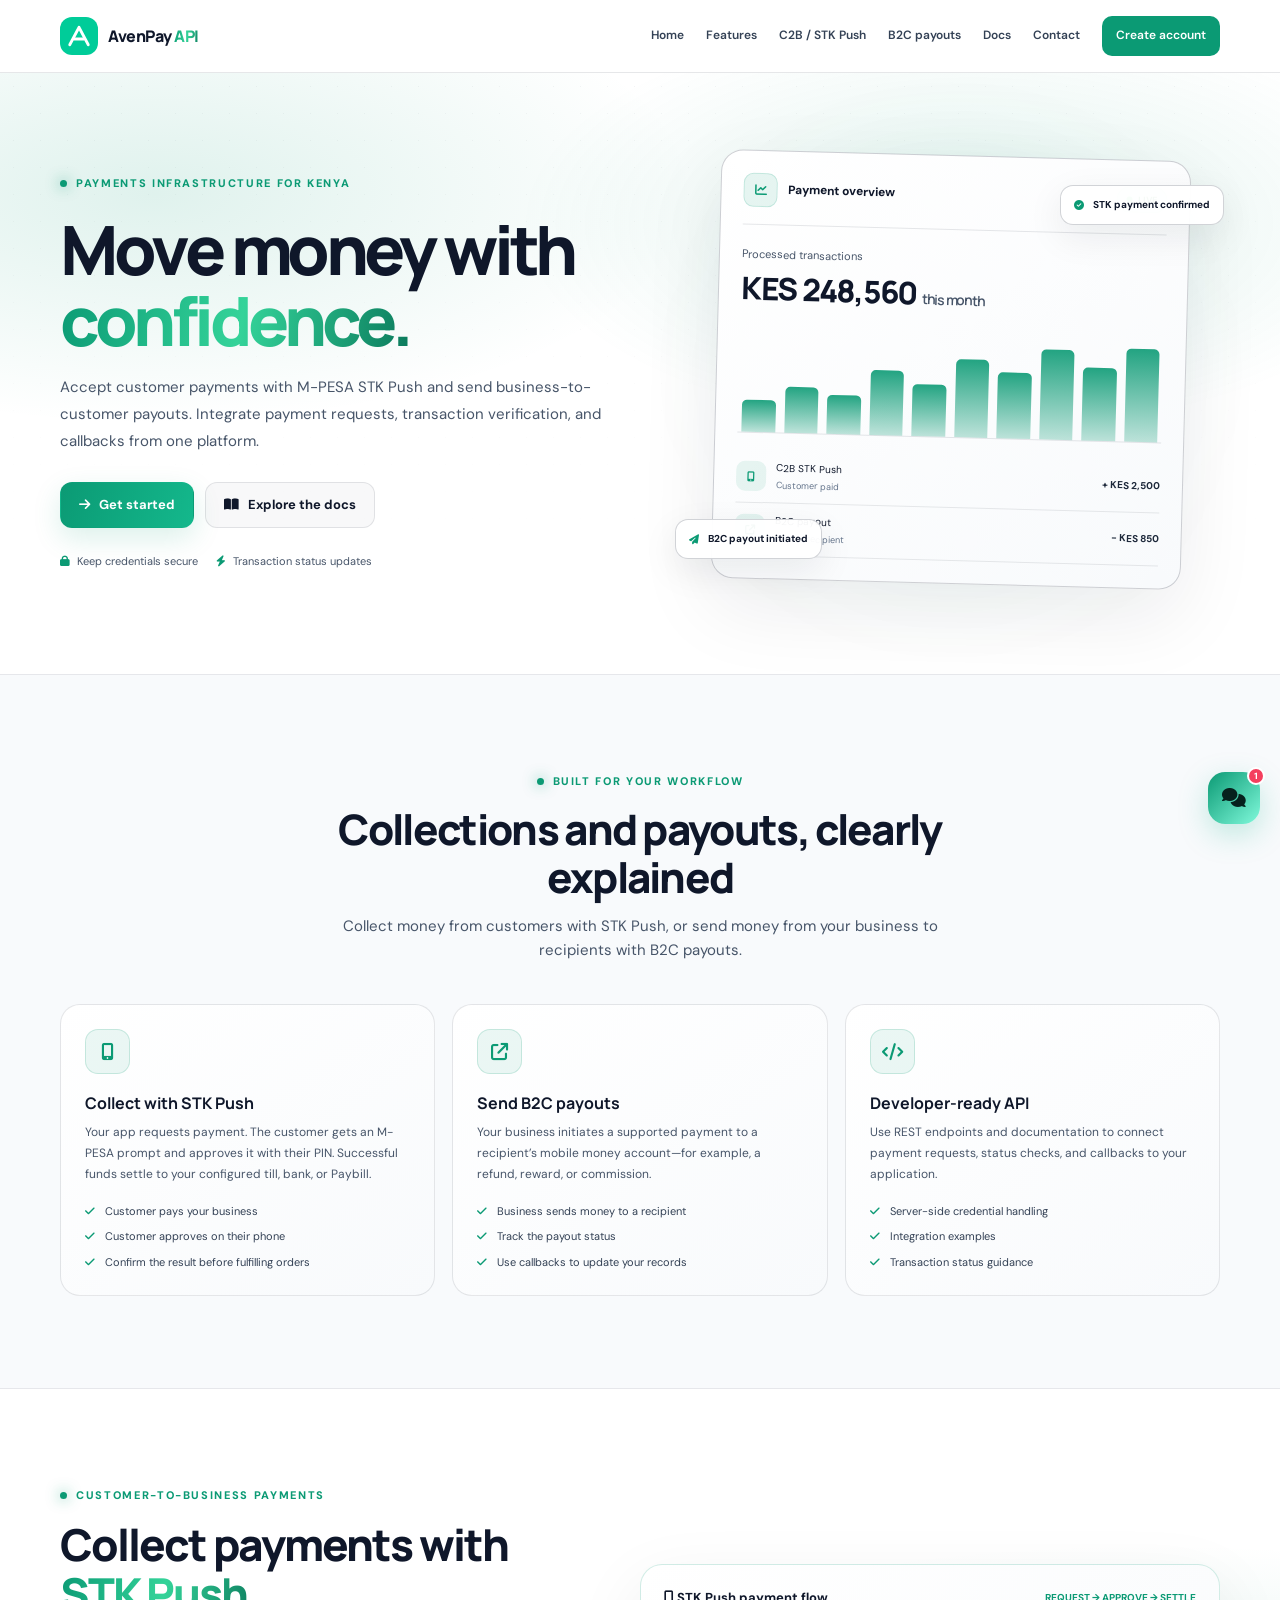
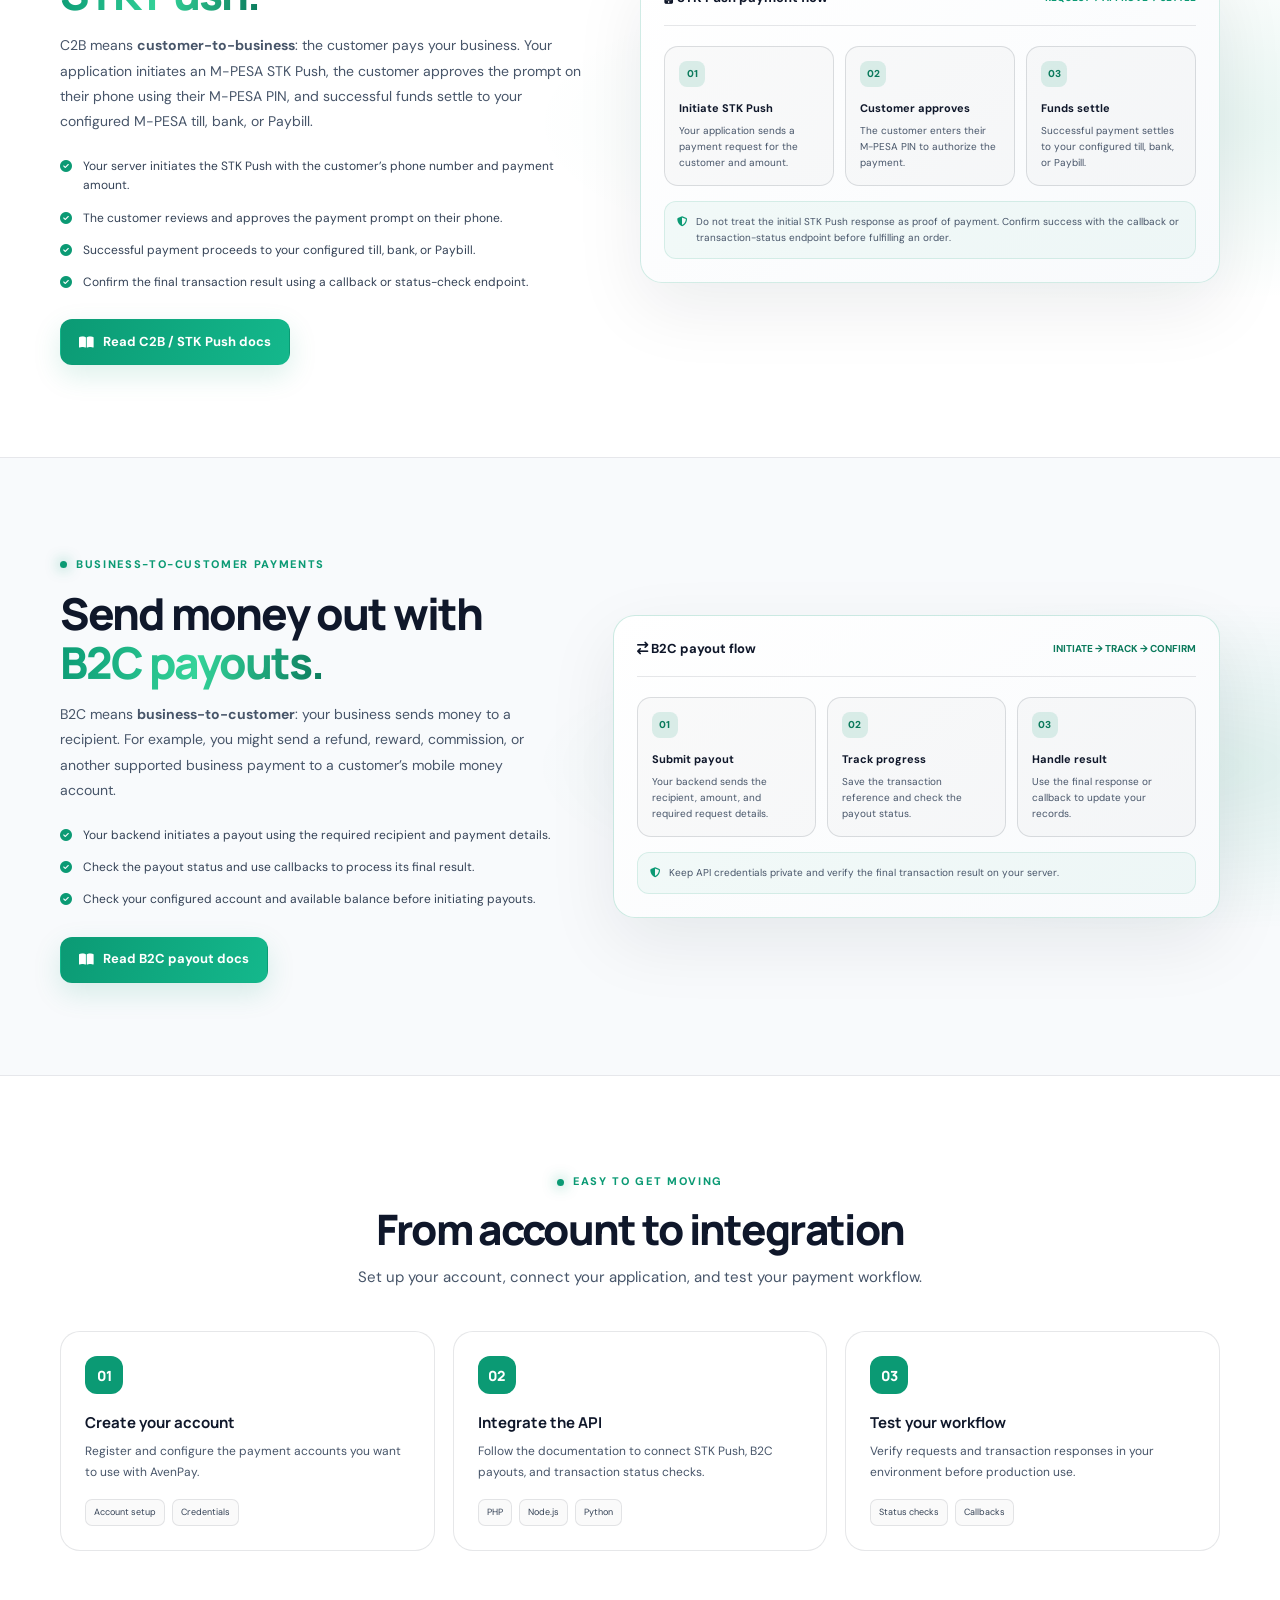
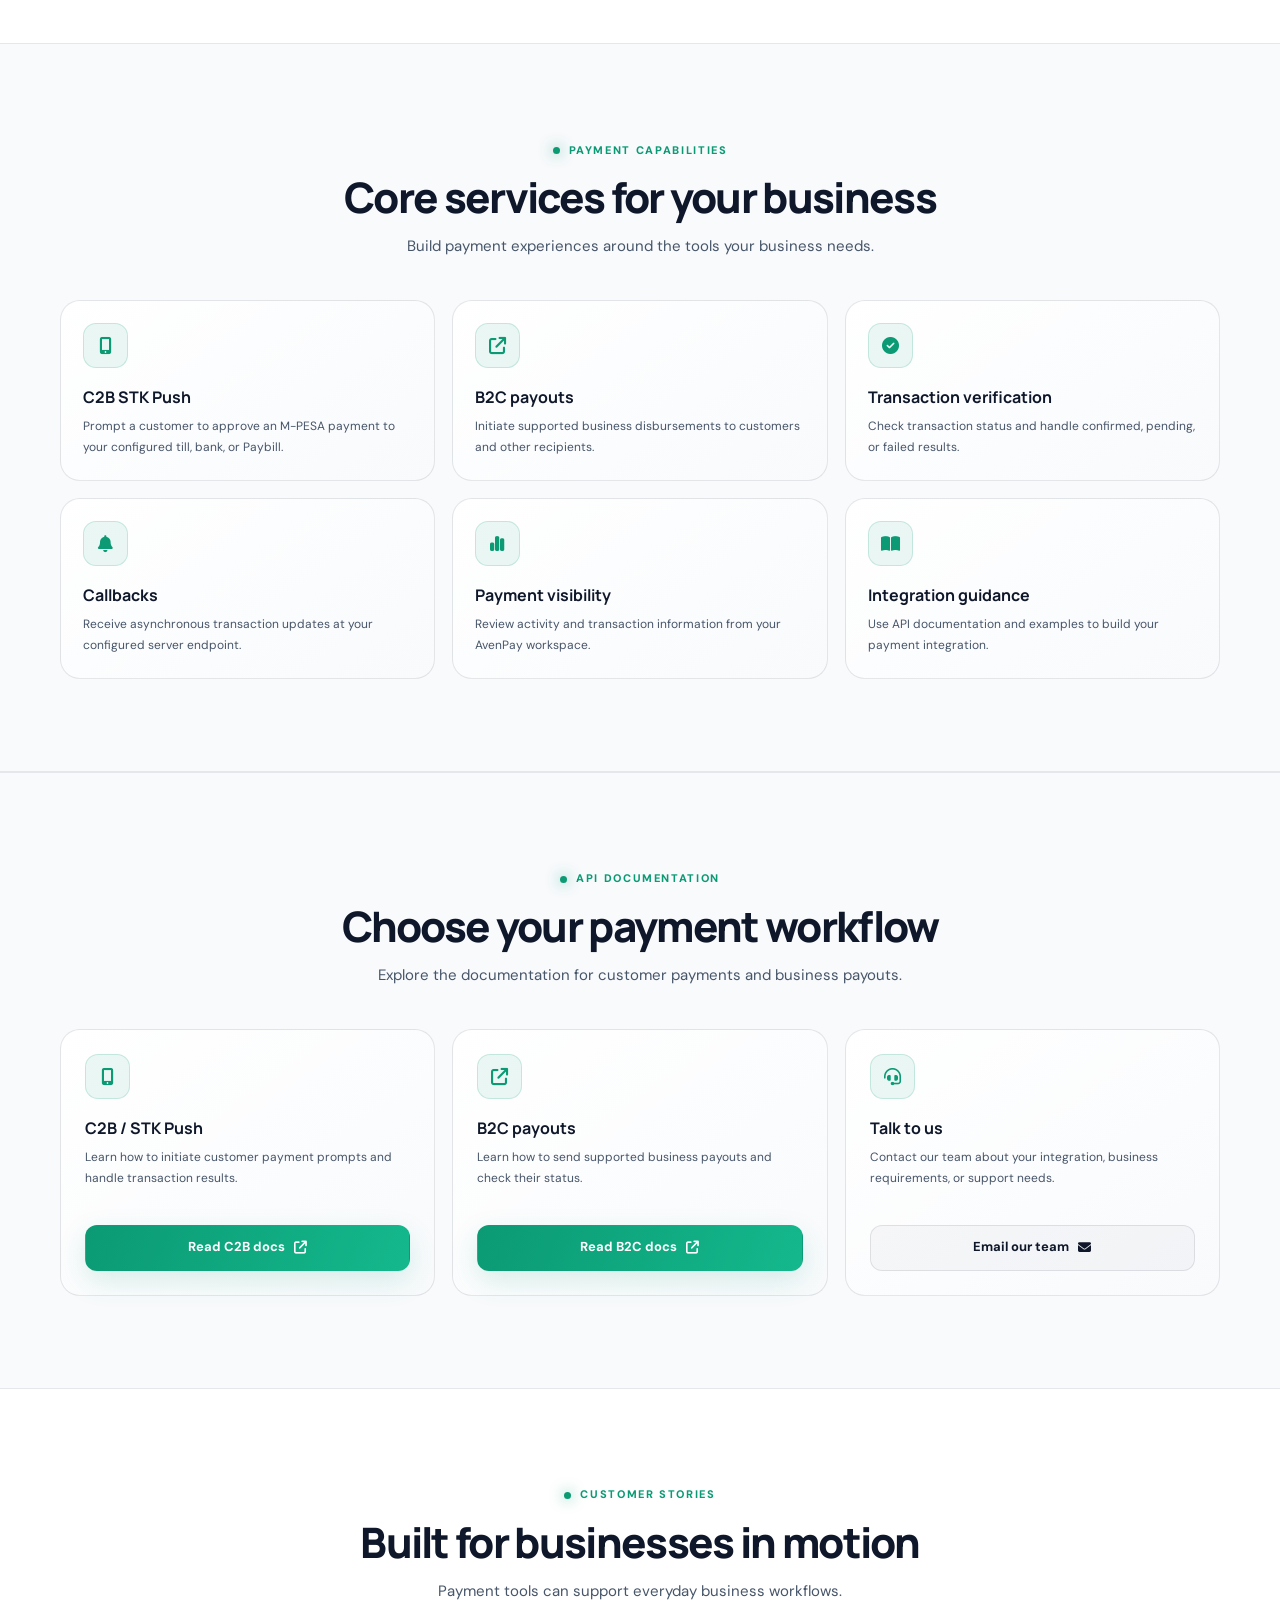
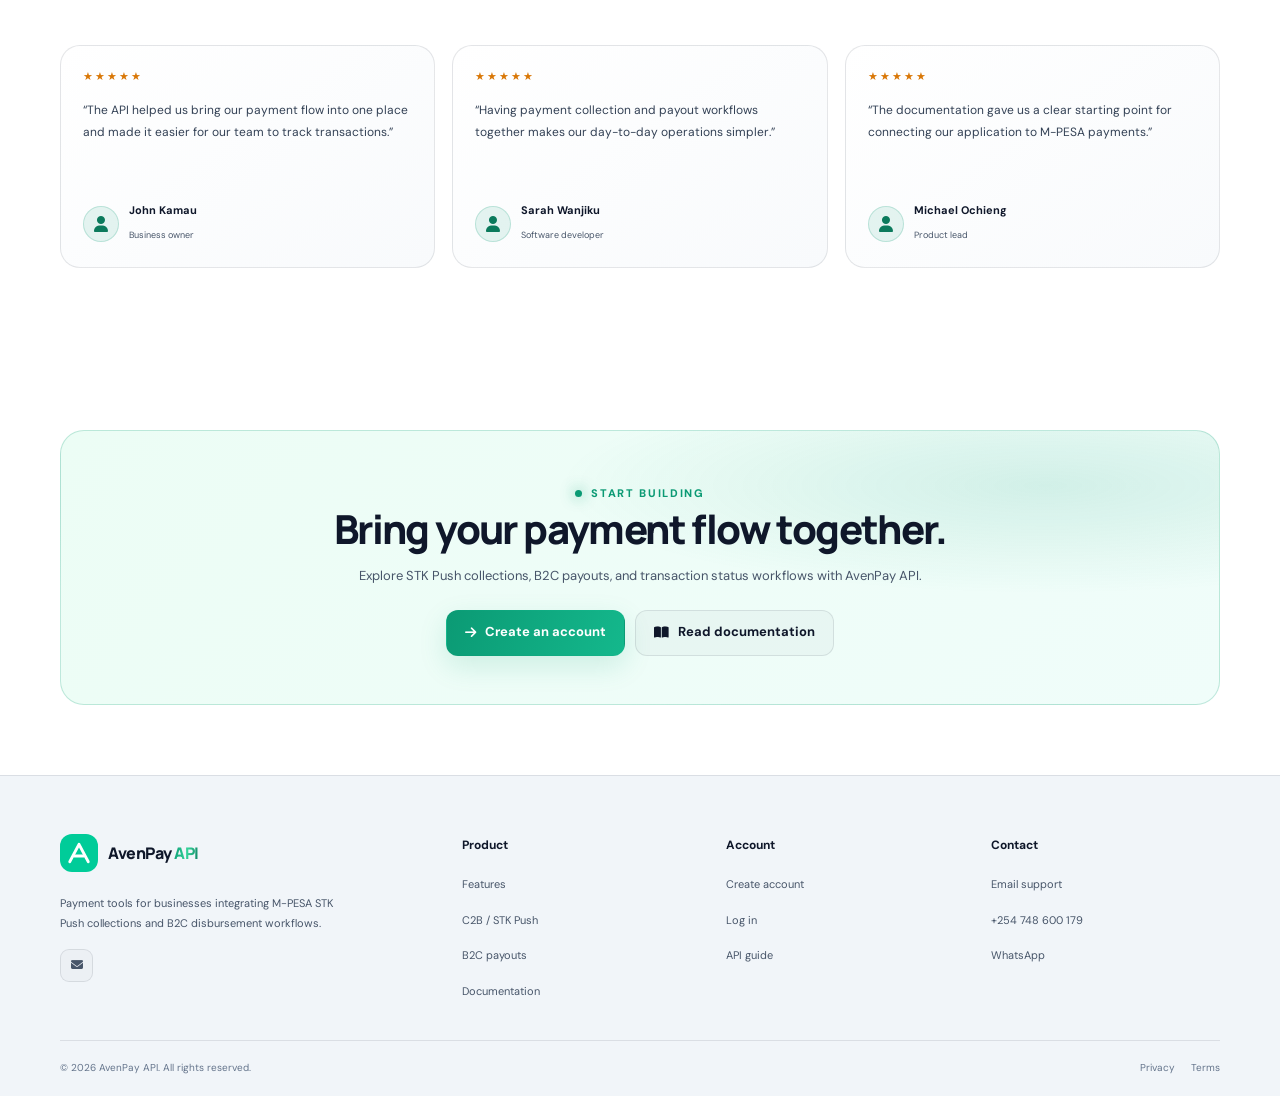
==== index.html @ 219dcd63 "Add admin panel files" ====
<!DOCTYPE html>
<html lang="en">
<head>
    <link rel="icon" href="/brand/avenpay-icon.svg?v=3" sizes="any">
    <link rel="icon" href="/icon.png?v=3" type="image/png">
    <link rel="apple-touch-icon" href="/icon.png?v=3">
    <meta name="theme-color" content="#ffffff">
    <meta charset="utf-8">
    <meta name="viewport" content="width=device-width, initial-scale=1">
    <meta name="theme-color" content="#ffffff">
    <meta name="description" content="Integrate M-PESA C2B STK Push payments, B2C payouts, transaction verification, and callbacks with AvenPay API.">


    <title>AvenPay - M-Pesa Payments Made Simple</title>

    <link rel="preconnect" href="https://fonts.googleapis.com">
    <link rel="preconnect" href="https://fonts.gstatic.com" crossorigin>
    <link href="https://fonts.googleapis.com/css2?family=DM+Sans:wght@400;500;600;700&family=Manrope:wght@400;500;600;700;800&display=swap" rel="stylesheet">
    <link rel="stylesheet" href="https://cdnjs.cloudflare.com/ajax/libs/font-awesome/6.5.0/css/all.min.css">

    <style>
        :root {
            --bg: #ffffff;
            --bg-soft: #f8fafc;
            --panel: #ffffff;
            --line: rgba(15, 23, 42, .10);
            --text: #0f172a;
            --muted: #475569;
            --teal: #0b9a74;
            --violet: #0b7a5c;
            --radius: 20px;
            --container: 1160px;
        }

        * { box-sizing: border-box; }

        html {
            scroll-behavior: smooth;
            scroll-padding-top: 86px;
        }

        body {
            margin: 0;
            background: var(--bg);
            color: var(--text);
            font-family: "DM Sans", sans-serif;
            line-height: 1.6;
        }

        body.menu-open { overflow: hidden; }

        a { color: inherit; text-decoration: none; }
        button, input { font: inherit; }
        button, a { -webkit-tap-highlight-color: transparent; }

        .container {
            width: min(var(--container), calc(100% - 40px));
            margin-inline: auto;
        }

        .section { padding: 92px 0; }

        .eyebrow {
            display: inline-flex;
            align-items: center;
            gap: 9px;
            color: var(--teal);
            font-size: 11px;
            font-weight: 800;
            letter-spacing: .15em;
            text-transform: uppercase;
        }

        .eyebrow-dot {
            width: 7px;
            height: 7px;
            border-radius: 50%;
            background: var(--teal);
            box-shadow: 0 0 14px rgba(11, 154, 116, .8);
        }

        .section-heading {
            max-width: 670px;
            margin: 0 auto 42px;
            text-align: center;
        }

        .section-heading h2 {
            margin: 12px 0;
            font: 800 clamp(28px, 4vw, 42px)/1.15 "Manrope", sans-serif;
            letter-spacing: -.04em;
        }

        .section-heading p {
            margin: 0;
            color: var(--muted);
            font-size: 15px;
        }

        .btn {
            min-height: 46px;
            display: inline-flex;
            align-items: center;
            justify-content: center;
            gap: 9px;
            padding: 0 18px;
            border: 1px solid transparent;
            border-radius: 12px;
            font-size: 13px;
            font-weight: 700;
            transition: transform .2s ease, background .2s ease, border-color .2s ease;
        }

        .btn:hover { transform: translateY(-2px); }

        .btn-primary {
            color: #ffffff;
            background: linear-gradient(110deg, var(--teal), #14b88c);
            box-shadow: 0 10px 28px rgba(11, 154, 116, .15);
        }

        .btn-primary:hover {
            background: linear-gradient(110deg, #d1fae5, #a7f3d0);
        }

        .btn-secondary {
            color: var(--text);
            background: rgba(15, 23, 42, 0.028);
            border-color: var(--line);
        }

        .btn-secondary:hover {
            background: rgba(15, 23, 42, 0.064);
            border-color: rgba(11, 154, 116, .45);
        }

        /* Navigation */
        .navbar {
            position: sticky;
            top: 0;
            z-index: 1000;
            border-bottom: 1px solid rgba(15, 23, 42, .1);
            background: rgba(255, 255, 255, .85);
            backdrop-filter: blur(18px);
        }

        .nav-container {
            width: min(var(--container), calc(100% - 40px));
            min-height: 72px;
            margin: auto;
            display: flex;
            align-items: center;
            justify-content: space-between;
            gap: 24px;
        }

        .nav-logo {
            display: inline-flex;
            align-items: center;
            gap: 10px;
            flex-shrink: 0;
        }

        .logo-img {
            width: 38px;
            height: 38px;
            border-radius: 12px;
            object-fit: cover;
        }

        .logo-text {
            font: 800 16px "Manrope", sans-serif;
            letter-spacing: -.03em;
        }

        .nav-menu {
            display: flex;
            align-items: center;
            gap: 22px;
        }

        .nav-link {
            color: #334155;
            font-size: 12px;
            font-weight: 600;
            transition: color .2s ease;
        }

        .nav-link:hover { color: var(--teal); }

        .nav-link.nav-cta {
            padding: 10px 14px;
            border-radius: 10px;
            color: #ffffff;
            background: var(--teal);
        }

        .nav-link.nav-cta:hover {
            color: #ffffff;
            background: #d1fae5;
        }

        .hamburger {
            width: 42px;
            height: 42px;
            display: none;
            align-items: center;
            justify-content: center;
            flex-direction: column;
            gap: 5px;
            border: 1px solid var(--line);
            border-radius: 11px;
            background: var(--bg-soft);
            cursor: pointer;
        }

        .hamburger span {
            width: 17px;
            height: 2px;
            background: var(--text);
            border-radius: 2px;
            transition: transform .2s ease, opacity .2s ease;
        }

        .hamburger.active span:first-child {
            transform: translateY(7px) rotate(45deg);
        }

        .hamburger.active span:nth-child(2) { opacity: 0; }

        .hamburger.active span:last-child {
            transform: translateY(-7px) rotate(-45deg);
        }

        /* Hero */
        .hero {
            position: relative;
            overflow: hidden;
            padding: 82px 0 90px;
            background:
                radial-gradient(ellipse at 76% 25%, rgba(11, 154, 116, .12), transparent 33%),
                radial-gradient(ellipse at 12% 20%, rgba(11, 154, 116, .13), transparent 34%);
        }

        .hero::before {
            content: "";
            position: absolute;
            inset: 0;
            opacity: .14;
            pointer-events: none;
            background-image: radial-gradient(rgba(15, 23, 42, .35) .7px, transparent .7px);
            background-size: 27px 27px;
            mask-image: linear-gradient(to bottom, black, transparent 80%);
        }

        .hero-grid {
            position: relative;
            display: grid;
            grid-template-columns: 1.02fr .98fr;
            align-items: center;
            gap: 64px;
        }

        .hero-title {
            max-width: 650px;
            margin: 20px 0 18px;
            font: 800 clamp(40px, 6vw, 68px)/1.04 "Manrope", sans-serif;
            letter-spacing: -.065em;
        }

        .gradient-text {
            color: transparent;
            background: linear-gradient(100deg, var(--teal), #34d399 52%, var(--violet));
            background-clip: text;
            -webkit-background-clip: text;
        }

        .hero-description {
            max-width: 570px;
            margin: 0;
            color: #475569;
            font-size: 15px;
            line-height: 1.8;
        }

        .hero-buttons {
            display: flex;
            flex-wrap: wrap;
            gap: 11px;
            margin-top: 27px;
        }

        .hero-trust {
            display: flex;
            align-items: center;
            flex-wrap: wrap;
            gap: 18px;
            margin-top: 25px;
            color: #475569;
            font-size: 11px;
        }

        .hero-trust span {
            display: inline-flex;
            align-items: center;
            gap: 7px;
        }

        .hero-trust i { color: var(--teal); }

        .hero-visual {
            position: relative;
            min-height: 405px;
            display: grid;
            place-items: center;
        }

        .visual-glow {
            position: absolute;
            width: 320px;
            height: 320px;
            border-radius: 50%;
            background: rgba(11, 154, 116, .12);
            filter: blur(70px);
        }

        .dashboard-card {
            position: relative;
            width: min(100%, 470px);
            padding: 22px;
            border: 1px solid rgba(15, 23, 42, .2);
            border-radius: 22px;
            background: linear-gradient(145deg, #ffffff, #f8fafc);
            box-shadow: 0 28px 80px rgba(15, 23, 42, .08);
            transform: rotate(1.5deg);
        }

        .dashboard-top {
            display: flex;
            align-items: center;
            justify-content: space-between;
            padding-bottom: 17px;
            border-bottom: 1px solid var(--line);
        }

        .dashboard-title {
            display: flex;
            align-items: center;
            gap: 10px;
            font-size: 12px;
            font-weight: 700;
        }

        .dashboard-icon {
            width: 34px;
            height: 34px;
            display: grid;
            place-items: center;
            color: var(--teal);
            background: rgba(11, 154, 116, .1);
            border: 1px solid rgba(11, 154, 116, .16);
            border-radius: 10px;
        }

        .live-pill {
            display: inline-flex;
            align-items: center;
            gap: 6px;
            padding: 5px 9px;
            color: #15803d;
            background: rgba(34, 197, 94, .09);
            border: 1px solid rgba(34, 197, 94, .18);
            border-radius: 20px;
            font-size: 9px;
            font-weight: 700;
        }

        .live-pill::before {
            content: "";
            width: 6px;
            height: 6px;
            border-radius: 50%;
            background: #4ade80;
        }

        .balance-label {
            margin-top: 21px;
            color: var(--muted);
            font-size: 11px;
        }

        .balance-value {
            margin-top: 3px;
            font: 800 31px "Manrope", sans-serif;
            letter-spacing: -.04em;
        }

        .balance-value span {
            color: #475569;
            font-size: 14px;
            font-weight: 600;
        }

        .chart {
            height: 106px;
            margin-top: 18px;
            display: flex;
            align-items: end;
            gap: 9px;
            padding: 12px 4px 0;
            border-bottom: 1px solid var(--line);
        }

        .chart-bar {
            flex: 1;
            min-width: 8px;
            border-radius: 5px 5px 0 0;
            background: linear-gradient(to top, rgba(11, 154, 116, .26), rgba(11, 154, 116, .9));
        }

        .transactions { margin-top: 17px; }

        .transaction-row {
            display: flex;
            align-items: center;
            justify-content: space-between;
            gap: 12px;
            padding: 10px 0;
            border-bottom: 1px solid rgba(15, 23, 42, .09);
        }

        .transaction-left {
            display: flex;
            align-items: center;
            gap: 10px;
            font-size: 10px;
        }

        .transaction-icon {
            width: 30px;
            height: 30px;
            display: grid;
            place-items: center;
            border-radius: 9px;
            color: var(--teal);
            background: rgba(11, 154, 116, .09);
        }

        .transaction-icon.payout {
            color: var(--violet);
            background: rgba(11, 154, 116, .1);
        }

        .transaction-detail small {
            display: block;
            margin-top: 2px;
            color: #64748b;
            font-size: 9px;
        }

        .transaction-amount {
            color: #1e293b;
            font-size: 10px;
            font-weight: 700;
        }

        .float-tag {
            position: absolute;
            z-index: 1;
            display: flex;
            align-items: center;
            gap: 9px;
            padding: 11px 13px;
            border: 1px solid rgba(15, 23, 42, .19);
            border-radius: 13px;
            background: rgba(255, 255, 255, .96);
            box-shadow: 0 12px 36px rgba(15, 23, 42, .08);
            font-size: 10px;
            font-weight: 700;
        }

        .float-tag i { color: var(--teal); }
        .float-tag.one { top: 30px; right: -4px; }
        .float-tag.two { bottom: 25px; left: -8px; }

        /* Features */
        .features {
            border-top: 1px solid rgba(15, 23, 42, .08);
            border-bottom: 1px solid rgba(15, 23, 42, .08);
            background: #f8fafc;
        }

        .feature-grid,
        .services-grid,
        .testimonials-grid {
            display: grid;
            grid-template-columns: repeat(3, 1fr);
            gap: 17px;
        }

        .feature-card,
        .service-card,
        .doc-card,
        .testimonial-card {
            border: 1px solid var(--line);
            border-radius: var(--radius);
            background: linear-gradient(145deg, #ffffff, #f8fafc);
        }

        .feature-card {
            padding: 24px;
            transition: transform .2s ease, border-color .2s ease;
        }

        .feature-card:hover,
        .service-card:hover,
        .doc-card:hover {
            transform: translateY(-4px);
            border-color: rgba(11, 154, 116, .3);
        }

        .feature-icon,
        .service-icon {
            width: 45px;
            height: 45px;
            display: grid;
            place-items: center;
            color: var(--teal);
            border: 1px solid rgba(11, 154, 116, .17);
            border-radius: 13px;
            background: rgba(11, 154, 116, .08);
            font-size: 17px;
        }

        .feature-card h3,
        .service-card h3 {
            margin: 18px 0 8px;
            font: 700 16px "Manrope", sans-serif;
        }

        .feature-card p,
        .service-card p {
            margin: 0;
            color: var(--muted);
            font-size: 12px;
            line-height: 1.75;
        }

        .feature-list {
            display: grid;
            gap: 8px;
            margin: 18px 0 0;
            padding: 0;
            list-style: none;
            color: #334155;
            font-size: 11px;
        }

        .feature-list i {
            margin-right: 7px;
            color: var(--teal);
        }

        /* C2B */
        .c2b-section {
            overflow: hidden;
            background:
                radial-gradient(ellipse at 90% 50%, rgba(11, 154, 116, .1), transparent 38%),
                #ffffff;
        }

        .payment-layout {
            display: grid;
            grid-template-columns: .95fr 1.05fr;
            align-items: center;
            gap: 56px;
        }

        .payment-copy h2,
        .b2c-copy h2 {
            margin: 13px 0 15px;
            font: 800 clamp(30px, 4vw, 44px)/1.12 "Manrope", sans-serif;
            letter-spacing: -.045em;
        }

        .payment-copy > p,
        .b2c-copy > p {
            color: var(--muted);
            font-size: 14px;
            line-height: 1.8;
        }

        .payment-points,
        .b2c-points {
            display: grid;
            gap: 13px;
            margin-top: 23px;
        }

        .payment-point,
        .b2c-point {
            display: flex;
            align-items: flex-start;
            gap: 11px;
            color: #334155;
            font-size: 12px;
        }

        .payment-point i,
        .b2c-point i {
            margin-top: 3px;
            color: var(--teal);
        }

        .payment-panel,
        .b2c-panel {
            padding: 23px;
            border-radius: 22px;
            box-shadow: 0 24px 70px rgba(15, 23, 42, .08);
        }

        .payment-panel {
            border: 1px solid rgba(11, 154, 116, .18);
            background: linear-gradient(145deg, #ffffff, #f8fafc);
        }

        .payment-panel-header,
        .b2c-panel-header {
            display: flex;
            align-items: center;
            justify-content: space-between;
            gap: 12px;
            padding-bottom: 17px;
            border-bottom: 1px solid var(--line);
        }

        .payment-panel-header strong,
        .b2c-panel-header strong { font-size: 13px; }

        .payment-panel-header span {
            color: var(--teal);
            font-size: 10px;
            font-weight: 700;
        }

        .payment-flow,
        .b2c-flow {
            display: grid;
            grid-template-columns: repeat(3, 1fr);
            gap: 11px;
            margin-top: 20px;
        }

        .flow-step {
            min-height: 126px;
            padding: 14px;
            border: 1px solid rgba(15, 23, 42, .13);
            border-radius: 14px;
            background: rgba(15, 23, 42, 0.020);
        }

        .flow-step .number {
            width: 26px;
            height: 26px;
            display: grid;
            place-items: center;
            color: #0b7a5c;
            border-radius: 8px;
            background: rgba(11, 154, 116, .13);
            font-size: 10px;
            font-weight: 800;
        }

        .flow-step h3 {
            margin: 13px 0 5px;
            font-size: 11px;
        }

        .flow-step p {
            margin: 0;
            color: var(--muted);
            font-size: 10px;
            line-height: 1.6;
        }

        .security-note {
            display: flex;
            align-items: flex-start;
            gap: 9px;
            margin-top: 15px;
            padding: 12px;
            border: 1px solid rgba(11, 154, 116, .12);
            border-radius: 12px;
            color: #475569;
            background: rgba(11, 154, 116, .045);
            font-size: 10px;
            line-height: 1.6;
        }

        .security-note i {
            margin-top: 2px;
            color: var(--teal);
        }

        /* B2C */
        .b2c-section {
            overflow: hidden;
            background:
                radial-gradient(ellipse at 90% 50%, rgba(11, 154, 116, .12), transparent 38%),
                #f8fafc;
            border-block: 1px solid rgba(15, 23, 42, .08);
        }

        .b2c-layout {
            display: grid;
            grid-template-columns: .9fr 1.1fr;
            align-items: center;
            gap: 56px;
        }

        .b2c-panel {
            border: 1px solid rgba(11, 154, 116, .2);
            background: linear-gradient(145deg, #ffffff, #f8fafc);
        }

        .b2c-panel-header span {
            color: #0b7a5c;
            font-size: 10px;
            font-weight: 700;
        }

        .b2c-flow .flow-step .number {
            color: #0b7a5c;
            background: rgba(11, 154, 116, .13);
        }

        /* Steps */
        .steps {
            display: grid;
            grid-template-columns: repeat(3, 1fr);
            gap: 18px;
        }

        .step-card {
            padding: 24px;
            border: 1px solid var(--line);
            border-radius: var(--radius);
            background: var(--panel);
        }

        .step-number {
            width: 38px;
            height: 38px;
            display: grid;
            place-items: center;
            color: #ffffff;
            border-radius: 12px;
            background: var(--teal);
            font: 800 14px "Manrope", sans-serif;
        }

        .step-card h3 {
            margin: 18px 0 8px;
            font: 700 15px "Manrope", sans-serif;
        }

        .step-card p {
            margin: 0;
            color: var(--muted);
            font-size: 12px;
            line-height: 1.75;
        }

        .step-tags {
            display: flex;
            flex-wrap: wrap;
            gap: 7px;
            margin-top: 16px;
        }

        .step-tag {
            padding: 5px 8px;
            color: #334155;
            border: 1px solid var(--line);
            border-radius: 7px;
            background: rgba(15, 23, 42, 0.020);
            font-size: 9px;
        }

        /* Services */
        .service-card {
            padding: 22px;
            transition: transform .2s ease, border-color .2s ease;
        }

        /* Documentation */
        .docs-section {
            background: #f8fafc;
            border-block: 1px solid rgba(15, 23, 42, .08);
        }

        .docs-grid {
            display: grid;
            grid-template-columns: repeat(3, 1fr);
            gap: 17px;
        }

        .doc-card {
            padding: 24px;
            transition: transform .2s ease, border-color .2s ease;
        }

        .doc-card h3 {
            margin: 18px 0 8px;
            font: 700 16px "Manrope", sans-serif;
        }

        .doc-card p {
            min-height: 58px;
            margin: 0;
            color: var(--muted);
            font-size: 12px;
            line-height: 1.75;
        }

        .doc-card .btn {
            width: 100%;
            margin-top: 20px;
        }

        /* Testimonials */
        .testimonial-card { padding: 22px; }

        .stars {
            color: #d97706;
            font-size: 11px;
            letter-spacing: 2px;
        }

        .testimonial-card blockquote {
            min-height: 82px;
            margin: 15px 0 20px;
            color: #334155;
            font-size: 12px;
            line-height: 1.8;
        }

        .author {
            display: flex;
            align-items: center;
            gap: 10px;
        }

        .author-avatar {
            width: 36px;
            height: 36px;
            display: grid;
            place-items: center;
            border: 1px solid rgba(11, 154, 116, .2);
            border-radius: 50%;
            color: var(--violet);
            background: rgba(11, 154, 116, .1);
        }

        .author strong {
            display: block;
            font-size: 11px;
        }

        .author small {
            color: var(--muted);
            font-size: 9px;
        }

        /* CTA and footer */
        .cta { padding: 70px 0; }

        .cta-panel {
            position: relative;
            overflow: hidden;
            padding: 48px 28px;
            border: 1px solid rgba(11, 154, 116, .22);
            border-radius: 24px;
            background:
                radial-gradient(ellipse at 85% 20%, rgba(11, 154, 116, .13), transparent 35%),
                linear-gradient(135deg, #ecfdf5, #f0fdfa);
            text-align: center;
        }

        .cta-panel h2 {
            margin: 0;
            font: 800 clamp(27px, 4vw, 40px)/1.2 "Manrope", sans-serif;
            letter-spacing: -.04em;
        }

        .cta-panel p {
            max-width: 580px;
            margin: 13px auto 23px;
            color: var(--muted);
            font-size: 13px;
        }

        .cta-buttons {
            display: flex;
            justify-content: center;
            flex-wrap: wrap;
            gap: 10px;
        }

        .footer {
            padding: 58px 0 20px;
            border-top: 1px solid var(--line);
            background: #f1f5f9;
        }

        .footer-grid {
            display: grid;
            grid-template-columns: 1.6fr repeat(3, 1fr);
            gap: 35px;
            padding-bottom: 38px;
        }

        .footer-description {
            max-width: 290px;
            margin: 15px 0;
            color: var(--muted);
            font-size: 11px;
            line-height: 1.8;
        }

        .social-links {
            display: flex;
            gap: 8px;
        }

        .social-link {
            width: 33px;
            height: 33px;
            display: grid;
            place-items: center;
            border: 1px solid var(--line);
            border-radius: 9px;
            color: #475569;
            background: rgba(15, 23, 42, 0.020);
            font-size: 12px;
        }

        .social-link:hover {
            color: var(--teal);
            border-color: rgba(11, 154, 116, .3);
        }

        .footer-column h3 {
            margin: 2px 0 15px;
            font-size: 12px;
        }

        .footer-links {
            display: grid;
            gap: 10px;
            margin: 0;
            padding: 0;
            list-style: none;
        }

        .footer-links a {
            color: var(--muted);
            font-size: 11px;
        }

        .footer-links a:hover { color: var(--teal); }

        .footer-bottom {
            display: flex;
            justify-content: space-between;
            gap: 15px;
            padding-top: 19px;
            border-top: 1px solid var(--line);
            color: #64748b;
            font-size: 10px;
        }

        .footer-bottom-links {
            display: flex;
            flex-wrap: wrap;
            gap: 16px;
        }

        .footer-bottom-links a:hover { color: var(--text); }

        .back-to-top {
            position: fixed;
            right: 20px;
            bottom: 20px;
            z-index: 900;
            width: 42px;
            height: 42px;
            display: grid;
            place-items: center;
            border: 1px solid rgba(11, 154, 116, .25);
            border-radius: 13px;
            color: #ffffff;
            background: var(--teal);
            box-shadow: 0 8px 24px rgba(15, 23, 42, .08);
            cursor: pointer;
            opacity: 0;
            visibility: hidden;
            transform: translateY(8px);
            transition: .2s ease;
        }

        .back-to-top.visible {
            opacity: 1;
            visibility: visible;
            transform: translateY(0);
        }

        /* Fixed support chat sits above the sticky navigation */
        .chat-widget {
            position: fixed;
            right: 20px;
            bottom: 76px;
            z-index: 2000;
            font-family: "DM Sans", sans-serif;
        }

        .chat-toggle {
            position: relative;
            width: 52px;
            height: 52px;
            display: grid;
            place-items: center;
            border: 0;
            border-radius: 17px;
            color: #06211d;
            background: linear-gradient(135deg, var(--teal), #80f9db);
            box-shadow: 0 10px 30px rgba(24, 180, 141, .25);
            cursor: pointer;
        }

        .chat-toggle i { font-size: 19px; }

        .chat-notification {
            position: absolute;
            top: -5px;
            right: -5px;
            width: 18px;
            height: 18px;
            display: grid;
            place-items: center;
            border: 2px solid var(--bg);
            border-radius: 50%;
            color: white;
            background: #f43f5e;
            font-size: 9px;
            font-weight: 800;
        }

        .chat-notification[hidden] { display: none; }

        .chat-window {
            position: absolute;
            right: 0;
            bottom: 64px;
            width: 350px;
            height: min(500px, calc(100dvh - 120px));
            display: flex;
            flex-direction: column;
            overflow: hidden;
            border: 1px solid rgba(148, 163, 184, .2);
            border-radius: 19px;
            background: #f8fafc;
            box-shadow: 0 20px 70px rgba(0, 0, 0, .45);
            opacity: 0;
            visibility: hidden;
            transform: translateY(10px) scale(.98);
            transform-origin: bottom right;
            transition: .2s ease;
        }

        .chat-window.active {
            opacity: 1;
            visibility: visible;
            transform: translateY(0) scale(1);
        }

        .chat-header {
            display: flex;
            align-items: center;
            gap: 11px;
            padding: 15px;
            color: white;
            background: linear-gradient(120deg, #12735b, #116e57);
        }

        .support-avatar {
            position: relative;
            width: 39px;
            height: 39px;
            display: grid;
            place-items: center;
            border-radius: 13px;
            background: rgba(255, 255, 255, .15);
        }

        .online-indicator {
            position: absolute;
            right: -2px;
            bottom: -2px;
            width: 11px;
            height: 11px;
            border: 2px solid #12735b;
            border-radius: 50%;
            background: #4ade80;
        }

        .support-name {
            margin: 0;
            font-size: 12px;
            font-weight: 700;
        }

        .support-status {
            margin: 3px 0 0;
            color: rgba(255, 255, 255, .75);
            font-size: 9px;
        }

        .chat-messages {
            flex: 1;
            overflow-y: auto;
            padding: 15px;
            background: #f1f5f9;
        }

        .message { margin-bottom: 12px; }
        .message.user { text-align: right; }

        .message-bubble {
            display: inline-block;
            max-width: 88%;
            padding: 9px 12px;
            border-radius: 14px;
            color: #273449;
            background: white;
            box-shadow: 0 2px 7px rgba(15, 23, 42, .06);
            font-size: 11px;
            line-height: 1.65;
            overflow-wrap: anywhere;
            text-align: left;
        }

        .message.user .message-bubble {
            color: #06312c;
            background: #99f6e4;
        }

        .message-bubble a {
            color: #12735b;
            text-decoration: underline;
            overflow-wrap: anywhere;
        }

        .message-time {
            margin-top: 3px;
            color: #94a3b8;
            font-size: 8px;
        }

        .typing-indicator {
            display: none;
            padding: 0 15px 8px;
            color: #64748b;
            background: #f1f5f9;
            font-size: 10px;
        }

        .quick-actions {
            display: flex;
            flex-wrap: wrap;
            gap: 5px;
            padding: 8px 12px;
            border-top: 1px solid #e2e8f0;
            background: white;
        }

        .quick-btn {
            padding: 6px 8px;
            border: 1px solid #dbe3ec;
            border-radius: 20px;
            color: #334155;
            background: white;
            font-size: 9px;
            cursor: pointer;
        }

        .quick-btn:hover {
            border-color: #18b48d;
            color: #12735b;
        }

        .chat-contact {
            display: flex;
            flex-wrap: wrap;
            gap: 6px;
            padding: 8px 12px;
            border-top: 1px solid #e2e8f0;
            background: #fff;
        }

        .chat-contact a {
            display: inline-flex;
            align-items: center;
            gap: 5px;
            padding: 6px 8px;
            border: 1px solid #dbe3ec;
            border-radius: 20px;
            color: #334155;
            font-size: 9px;
        }

        .chat-contact a:hover {
            color: #12735b;
            border-color: #18b48d;
        }

        .chat-input {
            padding: 10px;
            border-top: 1px solid #e2e8f0;
            background: white;
        }

        .chat-input-row {
            display: flex;
            gap: 8px;
        }

        .chat-input input {
            width: 100%;
            min-width: 0;
            padding: 10px 12px;
            border: 1px solid #dbe3ec;
            border-radius: 22px;
            color: #0f172a;
            background: white;
            font-size: 11px;
            outline: none;
        }

        .chat-input input:focus { border-color: #18b48d; }

        .send-btn {
            width: 37px;
            height: 37px;
            flex: 0 0 auto;
            border: 0;
            border-radius: 50%;
            color: #06312c;
            background: var(--teal);
            cursor: pointer;
        }

        @media (max-width: 900px) {
            .nav-menu { gap: 14px; }
            .hero-grid { gap: 35px; }
            .payment-layout, .b2c-layout { gap: 32px; }

            .feature-grid,
            .services-grid,
            .docs-grid,
            .testimonials-grid {
                grid-template-columns: repeat(2, 1fr);
            }

            .footer-grid {
                grid-template-columns: 1.4fr 1fr 1fr;
            }

            .footer-brand { grid-column: 1 / -1; }
        }

        @media (max-width: 700px) {
            .container,
            .nav-container {
                width: min(100% - 32px, var(--container));
            }

            .section { padding: 68px 0; }
            .nav-container { min-height: 64px; }
            .hamburger { display: flex; }

            .nav-menu {
                position: fixed;
                top: 64px;
                left: 0;
                right: 0;
                display: flex;
                align-items: stretch;
                flex-direction: column;
                gap: 0;
                padding: 10px 16px 18px;
                border-bottom: 1px solid var(--line);
                background: rgba(8, 13, 24, .98);
                box-shadow: 0 18px 30px rgba(0, 0, 0, .3);
                opacity: 0;
                visibility: hidden;
                transform: translateY(-8px);
                transition: .2s ease;
            }

            .nav-menu.open {
                opacity: 1;
                visibility: visible;
                transform: translateY(0);
            }

            .nav-link {
                padding: 12px 8px;
                border-bottom: 1px solid rgba(148, 163, 184, .08);
            }

            .nav-link.nav-cta {
                margin-top: 10px;
                text-align: center;
                border: 0;
            }

            .hero { padding: 58px 0 62px; }

            .hero-grid,
            .payment-layout,
            .b2c-layout {
                grid-template-columns: 1fr;
            }

            .hero-grid { gap: 28px; }

            .hero-title { font-size: clamp(40px, 11vw, 59px); }
            .hero-description { font-size: 14px; }
            .hero-visual { min-height: 355px; }
            .dashboard-card { transform: none; }
            .float-tag.one { right: -3px; }
            .float-tag.two { left: -3px; }

            .payment-layout,
            .b2c-layout { gap: 28px; }

            .steps { grid-template-columns: 1fr; }

            .step-card {
                display: grid;
                grid-template-columns: 42px 1fr;
                column-gap: 13px;
            }

            .step-card .step-number { grid-row: 1 / span 3; }
            .step-card h3 { margin: 1px 0 6px; }
            .step-card p, .step-tags { grid-column: 2; }

            .footer-grid {
                grid-template-columns: repeat(2, 1fr);
                gap: 28px 20px;
            }

            .footer-brand { grid-column: 1 / -1; }
        }

        @media (max-width: 480px) {
            .container,
            .nav-container {
                width: calc(100% - 28px);
            }

            .hero-buttons {
                display: grid;
                grid-template-columns: 1fr;
            }

            .hero-buttons .btn { width: 100%; }
            .hero-trust { gap: 10px 15px; }
            .hero-visual { min-height: 330px; }

            .dashboard-card {
                padding: 16px;
                border-radius: 17px;
            }

            .balance-value { font-size: 27px; }

            .float-tag {
                padding: 9px 10px;
                font-size: 9px;
            }

            .float-tag.one { top: 5px; }
            .float-tag.two { bottom: 0; }

            .feature-grid,
            .services-grid,
            .docs-grid,
            .testimonials-grid {
                grid-template-columns: 1fr;
            }

            .payment-panel,
            .b2c-panel { padding: 16px; }

            .payment-flow,
            .b2c-flow { grid-template-columns: 1fr; }

            .flow-step {
                min-height: 0;
                display: grid;
                grid-template-columns: 30px 1fr;
                column-gap: 10px;
                align-items: center;
            }

            .flow-step .number { grid-row: 1 / span 2; }
            .flow-step h3 { margin: 0 0 3px; }
            .flow-step p { grid-column: 2; }

            .cta-panel { padding: 35px 18px; }

            .cta-buttons {
                display: grid;
                grid-template-columns: 1fr;
            }

            .cta-buttons .btn { width: 100%; }
            .footer-grid { gap: 24px 14px; }

            .footer-bottom { flex-direction: column; }

            .chat-widget {
                right: 14px;
                bottom: 70px;
            }

            .chat-window {
                position: fixed;
                right: 12px;
                bottom: 132px;
                width: min(360px, calc(100vw - 24px));
                height: min(500px, calc(100dvh - 155px));
            }

            .back-to-top {
                right: 16px;
                bottom: 15px;
            }
        }

        @media (prefers-reduced-motion: reduce) {
            *,
            *::before,
            *::after {
                scroll-behavior: auto !important;
                animation-duration: .01ms !important;
                transition-duration: .01ms !important;
            }
        }
    </style>
</head>

<body>
    <nav class="navbar" id="navbar">
        <div class="nav-container">
            <a href="/" class="nav-logo" aria-label="AvenPay API home">
                <img src="/brand/avenpay-icon.svg?v=3" alt="" class="logo-img">
                <span class="logo-text">AvenPay <span class="gradient-text">API</span></span>
            </a>

            <div class="nav-menu" id="nav-menu">
                <a href="/" class="nav-link">Home</a>
                <a href="#features" class="nav-link">Features</a>
                <a href="#c2b" class="nav-link">C2B / STK Push</a>
                <a href="#b2c" class="nav-link">B2C payouts</a>
                <a href="/api/docs" class="nav-link" target="_blank" rel="noopener">Docs</a>
                <a href="#contact" class="nav-link">Contact</a>
                <a href="/register" class="nav-link nav-cta">Create account</a>
            </div>

            <button class="hamburger" id="hamburger" type="button"
                aria-label="Open navigation menu" aria-expanded="false" aria-controls="nav-menu">
                <span></span><span></span><span></span>
            </button>
        </div>
    </nav>

    <main>
        <section class="hero" id="home">
            <div class="container hero-grid">
                <div class="hero-copy">
                    <span class="eyebrow"><span class="eyebrow-dot"></span> Payments infrastructure for Kenya</span>
                    <h1 class="hero-title">Move money with <span class="gradient-text">confidence.</span></h1>
                    <p class="hero-description">
                        Accept customer payments with M-PESA STK Push and send
                        business-to-customer payouts. Integrate payment requests,
                        transaction verification, and callbacks from one platform.
                    </p>

                    <div class="hero-buttons">
                        <a href="/register" class="btn btn-primary">
                            <i class="fa-solid fa-arrow-right" aria-hidden="true"></i> Get started
                        </a>
                        <a href="/api/docs" class="btn btn-secondary" target="_blank" rel="noopener">
                            <i class="fa-solid fa-book-open" aria-hidden="true"></i> Explore the docs
                        </a>
                    </div>

                    <div class="hero-trust">
                        <span><i class="fa-solid fa-lock" aria-hidden="true"></i> Keep credentials secure</span>
                        <span><i class="fa-solid fa-bolt" aria-hidden="true"></i> Transaction status updates</span>
                    </div>
                </div>

                <div class="hero-visual" aria-label="Illustration of a payment dashboard">
                    <div class="visual-glow"></div>
                    <div class="float-tag one"><i class="fa-solid fa-circle-check" aria-hidden="true"></i> STK payment confirmed</div>

                    <div class="dashboard-card">
                        <div class="dashboard-top">
                            <div class="dashboard-title">
                                <span class="dashboard-icon"><i class="fa-solid fa-chart-line" aria-hidden="true"></i></span>
                                Payment overview
                            </div>
                            <span class="live-pill">LIVE</span>
                        </div>

                        <div class="balance-label">Processed transactions</div>
                        <div class="balance-value">KES 248,560 <span>this month</span></div>

                        <div class="chart" aria-hidden="true">
                            <span class="chart-bar" style="height:34%"></span>
                            <span class="chart-bar" style="height:49%"></span>
                            <span class="chart-bar" style="height:42%"></span>
                            <span class="chart-bar" style="height:69%"></span>
                            <span class="chart-bar" style="height:56%"></span>
                            <span class="chart-bar" style="height:83%"></span>
                            <span class="chart-bar" style="height:71%"></span>
                            <span class="chart-bar" style="height:96%"></span>
                            <span class="chart-bar" style="height:78%"></span>
                            <span class="chart-bar" style="height:100%"></span>
                        </div>

                        <div class="transactions">
                            <div class="transaction-row">
                                <div class="transaction-left">
                                    <span class="transaction-icon"><i class="fa-solid fa-mobile-screen-button" aria-hidden="true"></i></span>
                                    <span class="transaction-detail">C2B STK Push<small>Customer paid</small></span>
                                </div>
                                <span class="transaction-amount">+ KES 2,500</span>
                            </div>
                            <div class="transaction-row">
                                <div class="transaction-left">
                                    <span class="transaction-icon payout"><i class="fa-solid fa-arrow-up-right-from-square" aria-hidden="true"></i></span>
                                    <span class="transaction-detail">B2C payout<small>Sent to recipient</small></span>
                                </div>
                                <span class="transaction-amount">− KES 850</span>
                            </div>
                        </div>
                    </div>

                    <div class="float-tag two"><i class="fa-solid fa-paper-plane" aria-hidden="true"></i> B2C payout initiated</div>
                </div>
            </div>
        </section>

        <section class="section features" id="features">
            <div class="container">
                <div class="section-heading">
                    <span class="eyebrow"><span class="eyebrow-dot"></span> Built for your workflow</span>
                    <h2>Collections and payouts, clearly explained</h2>
                    <p>Collect money from customers with STK Push, or send money from your business to recipients with B2C payouts.</p>
                </div>

                <div class="feature-grid">
                    <article class="feature-card">
                        <div class="feature-icon"><i class="fa-solid fa-mobile-screen-button" aria-hidden="true"></i></div>
                        <h3>Collect with STK Push</h3>
                        <p>Your app requests payment. The customer gets an M-PESA prompt and approves it with their PIN. Successful funds settle to your configured till, bank, or Paybill.</p>
                        <ul class="feature-list">
                            <li><i class="fa-solid fa-check" aria-hidden="true"></i> Customer pays your business</li>
                            <li><i class="fa-solid fa-check" aria-hidden="true"></i> Customer approves on their phone</li>
                            <li><i class="fa-solid fa-check" aria-hidden="true"></i> Confirm the result before fulfilling orders</li>
                        </ul>
                    </article>

                    <article class="feature-card">
                        <div class="feature-icon"><i class="fa-solid fa-arrow-up-right-from-square" aria-hidden="true"></i></div>
                        <h3>Send B2C payouts</h3>
                        <p>Your business initiates a supported payment to a recipient’s mobile money account—for example, a refund, reward, or commission.</p>
                        <ul class="feature-list">
                            <li><i class="fa-solid fa-check" aria-hidden="true"></i> Business sends money to a recipient</li>
                            <li><i class="fa-solid fa-check" aria-hidden="true"></i> Track the payout status</li>
                            <li><i class="fa-solid fa-check" aria-hidden="true"></i> Use callbacks to update your records</li>
                        </ul>
                    </article>

                    <article class="feature-card">
                        <div class="feature-icon"><i class="fa-solid fa-code" aria-hidden="true"></i></div>
                        <h3>Developer-ready API</h3>
                        <p>Use REST endpoints and documentation to connect payment requests, status checks, and callbacks to your application.</p>
                        <ul class="feature-list">
                            <li><i class="fa-solid fa-check" aria-hidden="true"></i> Server-side credential handling</li>
                            <li><i class="fa-solid fa-check" aria-hidden="true"></i> Integration examples</li>
                            <li><i class="fa-solid fa-check" aria-hidden="true"></i> Transaction status guidance</li>
                        </ul>
                    </article>
                </div>
            </div>
        </section>

        <section class="section c2b-section" id="c2b">
            <div class="container payment-layout">
                <div class="payment-copy">
                    <span class="eyebrow"><span class="eyebrow-dot"></span> Customer-to-business payments</span>
                    <h2>Collect payments with <span class="gradient-text">STK Push.</span></h2>
                    <p>
                        C2B means <strong>customer-to-business</strong>: the customer
                        pays your business. Your application initiates an M-PESA STK
                        Push, the customer approves the prompt on their phone using
                        their M-PESA PIN, and successful funds settle to your
                        configured M-PESA till, bank, or Paybill.
                    </p>

                    <div class="payment-points">
                        <div class="payment-point"><i class="fa-solid fa-circle-check" aria-hidden="true"></i><span>Your server initiates the STK Push with the customer’s phone number and payment amount.</span></div>
                        <div class="payment-point"><i class="fa-solid fa-circle-check" aria-hidden="true"></i><span>The customer reviews and approves the payment prompt on their phone.</span></div>
                        <div class="payment-point"><i class="fa-solid fa-circle-check" aria-hidden="true"></i><span>Successful payment proceeds to your configured till, bank, or Paybill.</span></div>
                        <div class="payment-point"><i class="fa-solid fa-circle-check" aria-hidden="true"></i><span>Confirm the final transaction result using a callback or status-check endpoint.</span></div>
                    </div>

                    <div class="hero-buttons">
                        <a href="/api/docs/c2b" class="btn btn-primary" target="_blank" rel="noopener">
                            <i class="fa-solid fa-book-open" aria-hidden="true"></i> Read C2B / STK Push docs
                        </a>
                    </div>
                </div>

                <div class="payment-panel">
                    <div class="payment-panel-header">
                        <strong><i class="fa-solid fa-mobile-screen-button" aria-hidden="true"></i> STK Push payment flow</strong>
                        <span>REQUEST → APPROVE → SETTLE</span>
                    </div>
                    <div class="payment-flow">
                        <article class="flow-step"><span class="number">01</span><h3>Initiate STK Push</h3><p>Your application sends a payment request for the customer and amount.</p></article>
                        <article class="flow-step"><span class="number">02</span><h3>Customer approves</h3><p>The customer enters their M-PESA PIN to authorize the payment.</p></article>
                        <article class="flow-step"><span class="number">03</span><h3>Funds settle</h3><p>Successful payment settles to your configured till, bank, or Paybill.</p></article>
                    </div>
                    <div class="security-note">
                        <i class="fa-solid fa-shield-halved" aria-hidden="true"></i>
                        <span>Do not treat the initial STK Push response as proof of payment. Confirm success with the callback or transaction-status endpoint before fulfilling an order.</span>
                    </div>
                </div>
            </div>
        </section>

        <section class="section b2c-section" id="b2c">
            <div class="container b2c-layout">
                <div class="b2c-copy">
                    <span class="eyebrow"><span class="eyebrow-dot"></span> Business-to-customer payments</span>
                    <h2>Send money out with <span class="gradient-text">B2C payouts.</span></h2>
                    <p>
                        B2C means <strong>business-to-customer</strong>: your business
                        sends money to a recipient. For example, you might send a
                        refund, reward, commission, or another supported business
                        payment to a customer’s mobile money account.
                    </p>

                    <div class="b2c-points">
                        <div class="b2c-point"><i class="fa-solid fa-circle-check" aria-hidden="true"></i><span>Your backend initiates a payout using the required recipient and payment details.</span></div>
                        <div class="b2c-point"><i class="fa-solid fa-circle-check" aria-hidden="true"></i><span>Check the payout status and use callbacks to process its final result.</span></div>
                        <div class="b2c-point"><i class="fa-solid fa-circle-check" aria-hidden="true"></i><span>Check your configured account and available balance before initiating payouts.</span></div>
                    </div>

                    <div class="hero-buttons">
                        <a href="/api/docs/b2c" class="btn btn-primary" target="_blank" rel="noopener">
                            <i class="fa-solid fa-book-open" aria-hidden="true"></i> Read B2C payout docs
                        </a>
                    </div>
                </div>

                <div class="b2c-panel">
                    <div class="b2c-panel-header">
                        <strong><i class="fa-solid fa-arrow-right-arrow-left" aria-hidden="true"></i> B2C payout flow</strong>
                        <span>INITIATE → TRACK → CONFIRM</span>
                    </div>
                    <div class="b2c-flow">
                        <article class="flow-step"><span class="number">01</span><h3>Submit payout</h3><p>Your backend sends the recipient, amount, and required request details.</p></article>
                        <article class="flow-step"><span class="number">02</span><h3>Track progress</h3><p>Save the transaction reference and check the payout status.</p></article>
                        <article class="flow-step"><span class="number">03</span><h3>Handle result</h3><p>Use the final response or callback to update your records.</p></article>
                    </div>
                    <div class="security-note">
                        <i class="fa-solid fa-shield-halved" aria-hidden="true"></i>
                        <span>Keep API credentials private and verify the final transaction result on your server.</span>
                    </div>
                </div>
            </div>
        </section>

        <section class="section">
            <div class="container">
                <div class="section-heading">
                    <span class="eyebrow"><span class="eyebrow-dot"></span> Easy to get moving</span>
                    <h2>From account to integration</h2>
                    <p>Set up your account, connect your application, and test your payment workflow.</p>
                </div>
                <div class="steps">
                    <article class="step-card">
                        <span class="step-number">01</span><h3>Create your account</h3>
                        <p>Register and configure the payment accounts you want to use with AvenPay.</p>
                        <div class="step-tags"><span class="step-tag">Account setup</span><span class="step-tag">Credentials</span></div>
                    </article>
                    <article class="step-card">
                        <span class="step-number">02</span><h3>Integrate the API</h3>
                        <p>Follow the documentation to connect STK Push, B2C payouts, and transaction status checks.</p>
                        <div class="step-tags"><span class="step-tag">PHP</span><span class="step-tag">Node.js</span><span class="step-tag">Python</span></div>
                    </article>
                    <article class="step-card">
                        <span class="step-number">03</span><h3>Test your workflow</h3>
                        <p>Verify requests and transaction responses in your environment before production use.</p>
                        <div class="step-tags"><span class="step-tag">Status checks</span><span class="step-tag">Callbacks</span></div>
                    </article>
                </div>
            </div>
        </section>

        <section class="section features">
            <div class="container">
                <div class="section-heading">
                    <span class="eyebrow"><span class="eyebrow-dot"></span> Payment capabilities</span>
                    <h2>Core services for your business</h2>
                    <p>Build payment experiences around the tools your business needs.</p>
                </div>
                <div class="services-grid">
                    <article class="service-card"><div class="service-icon"><i class="fa-solid fa-mobile-screen-button" aria-hidden="true"></i></div><h3>C2B STK Push</h3><p>Prompt a customer to approve an M-PESA payment to your configured till, bank, or Paybill.</p></article>
                    <article class="service-card"><div class="service-icon"><i class="fa-solid fa-arrow-up-right-from-square" aria-hidden="true"></i></div><h3>B2C payouts</h3><p>Initiate supported business disbursements to customers and other recipients.</p></article>
                    <article class="service-card"><div class="service-icon"><i class="fa-solid fa-circle-check" aria-hidden="true"></i></div><h3>Transaction verification</h3><p>Check transaction status and handle confirmed, pending, or failed results.</p></article>
                    <article class="service-card"><div class="service-icon"><i class="fa-solid fa-bell" aria-hidden="true"></i></div><h3>Callbacks</h3><p>Receive asynchronous transaction updates at your configured server endpoint.</p></article>
                    <article class="service-card"><div class="service-icon"><i class="fa-solid fa-chart-simple" aria-hidden="true"></i></div><h3>Payment visibility</h3><p>Review activity and transaction information from your AvenPay workspace.</p></article>
                    <article class="service-card"><div class="service-icon"><i class="fa-solid fa-book-open" aria-hidden="true"></i></div><h3>Integration guidance</h3><p>Use API documentation and examples to build your payment integration.</p></article>
                </div>
            </div>
        </section>

        <section class="section docs-section" id="docs">
            <div class="container">
                <div class="section-heading">
                    <span class="eyebrow"><span class="eyebrow-dot"></span> API documentation</span>
                    <h2>Choose your payment workflow</h2>
                    <p>Explore the documentation for customer payments and business payouts.</p>
                </div>
                <div class="docs-grid">
                    <article class="doc-card">
                        <div class="feature-icon"><i class="fa-solid fa-mobile-screen-button" aria-hidden="true"></i></div>
                        <h3>C2B / STK Push</h3>
                        <p>Learn how to initiate customer payment prompts and handle transaction results.</p>
                        <a href="/api/docs/c2b" class="btn btn-primary" target="_blank" rel="noopener">Read C2B docs <i class="fa-solid fa-arrow-up-right-from-square" aria-hidden="true"></i></a>
                    </article>
                    <article class="doc-card">
                        <div class="feature-icon"><i class="fa-solid fa-arrow-up-right-from-square" aria-hidden="true"></i></div>
                        <h3>B2C payouts</h3>
                        <p>Learn how to send supported business payouts and check their status.</p>
                        <a href="/api/docs/b2c" class="btn btn-primary" target="_blank" rel="noopener">Read B2C docs <i class="fa-solid fa-arrow-up-right-from-square" aria-hidden="true"></i></a>
                    </article>
                    <article class="doc-card">
                        <div class="feature-icon"><i class="fa-solid fa-headset" aria-hidden="true"></i></div>
                        <h3>Talk to us</h3>
                        <p>Contact our team about your integration, business requirements, or support needs.</p>
                        <a href="mailto:support@avenpay.co.ke" class="btn btn-secondary">Email our team <i class="fa-solid fa-envelope" aria-hidden="true"></i></a>
                    </article>
                </div>
            </div>
        </section>

        <section class="section">
            <div class="container">
                <div class="section-heading">
                    <span class="eyebrow"><span class="eyebrow-dot"></span> Customer stories</span>
                    <h2>Built for businesses in motion</h2>
                    <p>Payment tools can support everyday business workflows.</p>
                </div>
                <div class="testimonials-grid">
                    <article class="testimonial-card">
                        <div class="stars" aria-label="5 out of 5 stars">★★★★★</div>
                        <blockquote>“The API helped us bring our payment flow into one place and made it easier for our team to track transactions.”</blockquote>
                        <div class="author"><span class="author-avatar"><i class="fa-solid fa-user" aria-hidden="true"></i></span><span><strong>John Kamau</strong><small>Business owner</small></span></div>
                    </article>
                    <article class="testimonial-card">
                        <div class="stars" aria-label="5 out of 5 stars">★★★★★</div>
                        <blockquote>“Having payment collection and payout workflows together makes our day-to-day operations simpler.”</blockquote>
                        <div class="author"><span class="author-avatar"><i class="fa-solid fa-user" aria-hidden="true"></i></span><span><strong>Sarah Wanjiku</strong><small>Software developer</small></span></div>
                    </article>
                    <article class="testimonial-card">
                        <div class="stars" aria-label="5 out of 5 stars">★★★★★</div>
                        <blockquote>“The documentation gave us a clear starting point for connecting our application to M-PESA payments.”</blockquote>
                        <div class="author"><span class="author-avatar"><i class="fa-solid fa-user" aria-hidden="true"></i></span><span><strong>Michael Ochieng</strong><small>Product lead</small></span></div>
                    </article>
                </div>
            </div>
        </section>

        <section class="cta">
            <div class="container">
                <div class="cta-panel">
                    <span class="eyebrow"><span class="eyebrow-dot"></span> Start building</span>
                    <h2>Bring your payment flow together.</h2>
                    <p>Explore STK Push collections, B2C payouts, and transaction status workflows with AvenPay API.</p>
                    <div class="cta-buttons">
                        <a href="/register" class="btn btn-primary"><i class="fa-solid fa-arrow-right" aria-hidden="true"></i> Create an account</a>
                        <a href="/api/docs" class="btn btn-secondary" target="_blank" rel="noopener"><i class="fa-solid fa-book-open" aria-hidden="true"></i> Read documentation</a>
                    </div>
                </div>
            </div>
        </section>
    </main>

    <footer class="footer" id="contact">
        <div class="container">
            <div class="footer-grid">
                <div class="footer-brand">
                    <a href="/" class="nav-logo">
                        <img src="/brand/avenpay-icon.svg?v=3" alt="" class="logo-img">
                        <span class="logo-text">AvenPay <span class="gradient-text">API</span></span>
                    </a>
                    <p class="footer-description">Payment tools for businesses integrating M-PESA STK Push collections and B2C disbursement workflows.</p>
                    <div class="social-links">
                        <a href="mailto:support@avenpay.co.ke" class="social-link" aria-label="Email"><i class="fa-solid fa-envelope"></i></a>
                    </div>
                </div>

                <div class="footer-column">
                    <h3>Product</h3>
                    <ul class="footer-links">
                        <li><a href="#features">Features</a></li>
                        <li><a href="#c2b">C2B / STK Push</a></li>
                        <li><a href="#b2c">B2C payouts</a></li>
                        <li><a href="/api/docs" target="_blank" rel="noopener">Documentation</a></li>
                    </ul>
                </div>

                <div class="footer-column">
                    <h3>Account</h3>
                    <ul class="footer-links">
                        <li><a href="/register">Create account</a></li>
                        <li><a href="/login">Log in</a></li>
                        <li><a href="/api/docs" target="_blank" rel="noopener">API guide</a></li>
                    </ul>
                </div>

                <div class="footer-column">
                    <h3>Contact</h3>
                    <ul class="footer-links">
                        <li><a href="mailto:support@avenpay.co.ke">Email support</a></li>
                        <li><a href="tel:+254748600179">+254 748 600 179</a></li>
                        <li><a href="https://api.whatsapp.com/send?phone=254748600179" target="_blank" rel="noopener">WhatsApp</a></li>
                    </ul>
                </div>
            </div>

            <div class="footer-bottom">
                <span>&copy; 2026 AvenPay API. All rights reserved.</span>
                <div class="footer-bottom-links">
                    <a href="/privacy">Privacy</a>
                    <a href="/terms">Terms</a>
                </div>
            </div>
        </div>
    </footer>

    <button class="back-to-top" id="backToTop" type="button" aria-label="Back to top">
        <i class="fa-solid fa-arrow-up" aria-hidden="true"></i>
    </button>

    <div class="chat-widget" id="chatWidget">
        <button class="chat-toggle" id="chatToggle" type="button"
            aria-label="Open support chat" aria-expanded="false" aria-controls="chatWindow">
            <i class="fa-solid fa-comments" aria-hidden="true"></i>
            <span class="chat-notification" id="chatNotification">1</span>
        </button>

        <section class="chat-window" id="chatWindow" aria-label="AvenPay payment help chat">
            <div class="chat-header">
                <div class="support-avatar">
                    <i class="fa-solid fa-headset" aria-hidden="true"></i>
                    <span class="online-indicator"></span>
                </div>
                <div>
                    <h2 class="support-name">AvenPay Payment Guide</h2>
                    <p class="support-status">Ask about C2B, STK Push, or B2C</p>
                </div>
            </div>

            <div class="chat-messages" id="chatMessages" aria-live="polite"></div>
            <div class="typing-indicator" id="typingIndicator">Typing…</div>

            <div class="quick-actions" aria-label="Common questions">
                <button class="quick-btn" type="button" data-message="What is C2B and STK Push?">What is C2B?</button>
                <button class="quick-btn" type="button" data-message="How does B2C work?">What is B2C?</button>
                <button class="quick-btn" type="button" data-message="What is the difference between C2B and B2C?">Compare them</button>
                <button class="quick-btn" type="button" data-message="Where does a successful STK Push payment go?">Where do funds go?</button>
                <button class="quick-btn" type="button" data-message="How can I contact support?">Contact support</button>
            </div>

            <div class="chat-contact" aria-label="Contact support">
                <a href="mailto:support@avenpay.co.ke"><i class="fa-solid fa-envelope" aria-hidden="true"></i> Email</a>
                <a href="tel:+254748600179"><i class="fa-solid fa-phone" aria-hidden="true"></i> Call</a>
                <a href="https://api.whatsapp.com/send?phone=254748600179" target="_blank" rel="noopener"><i class="fa-brands fa-whatsapp" aria-hidden="true"></i> WhatsApp</a>
            </div>

            <form class="chat-input" id="chatForm">
                <div class="chat-input-row">
                    <input id="messageInput" type="text" maxlength="500" placeholder="Ask a payment question…" autocomplete="off" aria-label="Ask a payment question">
                    <button class="send-btn" type="submit" aria-label="Send message">
                        <i class="fa-solid fa-paper-plane" aria-hidden="true"></i>
                    </button>
                </div>
            </form>
        </section>
    </div>

    <script>
        (() => {
            const hamburger = document.getElementById('hamburger');
            const navMenu = document.getElementById('nav-menu');

            function closeMenu() {
                navMenu.classList.remove('open');
                hamburger.classList.remove('active');
                hamburger.setAttribute('aria-expanded', 'false');
                hamburger.setAttribute('aria-label', 'Open navigation menu');
                document.body.classList.remove('menu-open');
            }

            hamburger.addEventListener('click', () => {
                const isOpen = navMenu.classList.toggle('open');
                hamburger.classList.toggle('active', isOpen);
                hamburger.setAttribute('aria-expanded', String(isOpen));
                hamburger.setAttribute('aria-label', isOpen ? 'Close navigation menu' : 'Open navigation menu');
                document.body.classList.toggle('menu-open', isOpen);
            });

            navMenu.querySelectorAll('a').forEach(link => {
                link.addEventListener('click', closeMenu);
            });

            const backToTop = document.getElementById('backToTop');

            window.addEventListener('scroll', () => {
                backToTop.classList.toggle('visible', window.scrollY > 450);
            }, { passive: true });

            backToTop.addEventListener('click', () => {
                window.scrollTo({ top: 0, behavior: 'smooth' });
            });

            const chatToggle = document.getElementById('chatToggle');
            const chatWindow = document.getElementById('chatWindow');
            const chatNotification = document.getElementById('chatNotification');
            const chatMessages = document.getElementById('chatMessages');
            const chatForm = document.getElementById('chatForm');
            const messageInput = document.getElementById('messageInput');
            const typingIndicator = document.getElementById('typingIndicator');

            let welcomeSent = false;
            let audioContext = null;
            let audioEnabled = false;

            function enableChatAudio() {
                if (audioEnabled) return;

                const AudioContextClass = window.AudioContext || window.webkitAudioContext;
                if (!AudioContextClass) return;

                try {
                    audioContext = new AudioContextClass();
                    if (audioContext.state === 'suspended') audioContext.resume();
                    audioEnabled = true;
                } catch (error) {
                    audioEnabled = false;
                }
            }

            function playTypingSound() {
                if (!audioEnabled || !audioContext) return;

                try {
                    if (audioContext.state === 'suspended') audioContext.resume();

                    const now = audioContext.currentTime;

                    [740, 920, 680].forEach((frequency, index) => {
                        const start = now + index * 0.075;
                        const oscillator = audioContext.createOscillator();
                        const gain = audioContext.createGain();

                        oscillator.type = 'sine';
                        oscillator.frequency.value = frequency;
                        gain.gain.setValueAtTime(0.0001, start);
                        gain.gain.exponentialRampToValueAtTime(0.025, start + 0.008);
                        gain.gain.exponentialRampToValueAtTime(0.0001, start + 0.055);

                        oscillator.connect(gain);
                        gain.connect(audioContext.destination);
                        oscillator.start(start);
                        oscillator.stop(start + 0.065);
                    });
                } catch (error) {
                    // Chat remains usable if audio is unavailable.
                }
            }

            function addMessage(text, sender) {
                const message = document.createElement('div');
                message.className = `message ${sender}`;

                const bubble = document.createElement('div');
                bubble.className = 'message-bubble';

                /*
                 * Convert documentation paths to full URLs using the current
                 * site origin, so replies show https://your-domain.com/api/docs...
                 */
                const linkPattern = /(\/api\/docs(?:\/[a-z0-9-]+)?)/gi;
                let lastIndex = 0;
                let match;

                while ((match = linkPattern.exec(text)) !== null) {
                    bubble.appendChild(
                        document.createTextNode(text.slice(lastIndex, match.index))
                    );

                    const path = match[0];
                    const fullUrl = new URL(path, window.location.origin).href;

                    const link = document.createElement('a');
                    link.href = fullUrl;
                    link.textContent = fullUrl;
                    link.target = '_blank';
                    link.rel = 'noopener noreferrer';
                    bubble.appendChild(link);

                    lastIndex = match.index + path.length;
                }

                bubble.appendChild(document.createTextNode(text.slice(lastIndex)));

                const time = document.createElement('div');
                time.className = 'message-time';
                time.textContent = new Date().toLocaleTimeString([], {
                    hour: '2-digit',
                    minute: '2-digit'
                });

                message.append(bubble, time);
                chatMessages.appendChild(message);
                chatMessages.scrollTop = chatMessages.scrollHeight;
            }

            function openChat() {
                enableChatAudio();
                chatWindow.classList.add('active');
                chatToggle.setAttribute('aria-expanded', 'true');
                chatToggle.setAttribute('aria-label', 'Close payment help chat');
                chatNotification.hidden = true;

                if (!welcomeSent) {
                    welcomeSent = true;
                    addMessage(
                        'Hi! I can explain payments in simple terms. C2B/STK Push is when a customer pays your business: you request payment, the customer approves it on their phone, and successful funds settle to your configured till, bank, or Paybill. B2C is when your business sends money to a recipient. Ask me a question or use the contact options below.',
                        'support'
                    );
                }

                messageInput.focus();
            }

            function closeChat() {
                chatWindow.classList.remove('active');
                chatToggle.setAttribute('aria-expanded', 'false');
                chatToggle.setAttribute('aria-label', 'Open support chat');
            }

            function getReply(message) {
                const text = message.toLowerCase();

                const asksC2B =
                    text.includes('c2b') ||
                    text.includes('stk') ||
                    text.includes('customer pay') ||
                    text.includes('collect payment') ||
                    text.includes('collect money');

                const asksB2C =
                    text.includes('b2c') ||
                    text.includes('payout') ||
                    text.includes('disbursement') ||
                    text.includes('send money') ||
                    text.includes('refund');

                const asksContact =
                    text.includes('contact') ||
                    text.includes('support') ||
                    text.includes('human') ||
                    text.includes('email') ||
                    text.includes('phone') ||
                    text.includes('call') ||
                    text.includes('whatsapp');

                if (asksContact) {
                    return 'You can contact our support team by email at support@avenpay.co.ke, by phone at +254 748 600 179, or on WhatsApp using the WhatsApp button below. For API questions, include a short description of your integration and any relevant transaction reference. Please do not send passwords, PINs, or secret API credentials.';
                }

                if (
                    (text.includes('difference') || text.includes('compare')) &&
                    (text.includes('c2b') || text.includes('b2c') || text.includes('stk'))
                ) {
                    return 'The simple difference: C2B/STK Push is money coming IN from your customer to your business. Your app requests payment, the customer approves it on their phone, and successful funds settle to your configured till, bank, or Paybill. Read the C2B / STK Push documentation at /api/docs/c2b. B2C is money going OUT from your business to a recipient, such as a supported refund or reward. Read the B2C documentation at /api/docs/b2c.';
                }

                if (
                    text.includes('where') &&
                    (text.includes('fund') || text.includes('money') || text.includes('settle'))
                ) {
                    return 'For a successful C2B/STK Push transaction, funds settle to the M-PESA till, bank, or Paybill configured for your payment setup. Confirm the final transaction status through your callback or status-check endpoint. Read the C2B / STK Push documentation at /api/docs/c2b.';
                }

                if (asksC2B) {
                    return 'C2B means customer-to-business: the customer pays your business. With STK Push, your app requests payment, an M-PESA prompt appears on the customer’s phone, and the customer enters their PIN to approve it. If successful, the money settles to your configured till, bank, or Paybill. Verify the final result before marking an order as paid. For the full integration steps, read the C2B / STK Push documentation at /api/docs/c2b.';
                }

                if (asksB2C) {
                    return 'B2C means business-to-customer: your business sends money to a recipient. It can be used for supported payouts such as refunds, rewards, or commissions. Your backend initiates the payout, then checks the final result using the response, callback, or status endpoint. For the full integration steps, read the B2C payout documentation at /api/docs/b2c.';
                }

                if (
                    text.includes('what is') ||
                    text.includes('explain') ||
                    text.includes('understand') ||
                    text.includes('confused') ||
                    text.includes('concept')
                ) {
                    return 'In simple terms: C2B is money coming IN from your customer to your business, usually through an STK Push the customer approves on their phone. B2C is money going OUT from your business to a recipient. For the technical steps, read the C2B documentation at /api/docs/c2b or the B2C documentation at /api/docs/b2c.';
                }

                if (text.includes('api') || text.includes('integration') || text.includes('docs')) {
                    return 'The API connects your application to payment requests and transaction updates. Keep credentials on your server and confirm the final transaction result before treating a payment or payout as complete. Browse the API documentation at /api/docs.';
                }

                if (text.includes('price') || text.includes('pricing') || text.includes('quote')) {
                    return 'For pricing or business questions, contact our team at support@avenpay.co.ke or call +254 748 600 179.';
                }

                return 'I can explain C2B/STK Push (a customer pays your business) or B2C (your business sends money to a recipient). Ask which one you’d like to learn about. You can also contact support by email at support@avenpay.co.ke, by phone at +254 748 600 179, or using the WhatsApp button below.';
            }

            function sendMessage(text) {
                const message = text.trim();
                if (!message) return;

                enableChatAudio();
                addMessage(message, 'user');
                messageInput.value = '';
                typingIndicator.style.display = 'block';
                chatMessages.scrollTop = chatMessages.scrollHeight;

                window.setTimeout(() => {
                    typingIndicator.style.display = 'none';
                    playTypingSound();
                    addMessage(getReply(message), 'support');
                }, 750);
            }

            chatToggle.addEventListener('click', () => {
                chatWindow.classList.contains('active') ? closeChat() : openChat();
            });

            chatForm.addEventListener('submit', event => {
                event.preventDefault();
                sendMessage(messageInput.value);
            });

            document.querySelectorAll('.quick-btn').forEach(button => {
                button.addEventListener('click', () => {
                    sendMessage(button.dataset.message || '');
                });
            });
            
            document.addEventListener("keydown", function (event) {
  if (
    (event.ctrlKey || event.metaKey) &&
    event.key.toLowerCase() === "u"
  ) {
    event.preventDefault();
  }
});

            document.addEventListener('keydown', event => {
                if (event.key === 'Escape') {
                    closeMenu();
                    closeChat();
                }
            });
        })();
    </script>
</body>
</html>
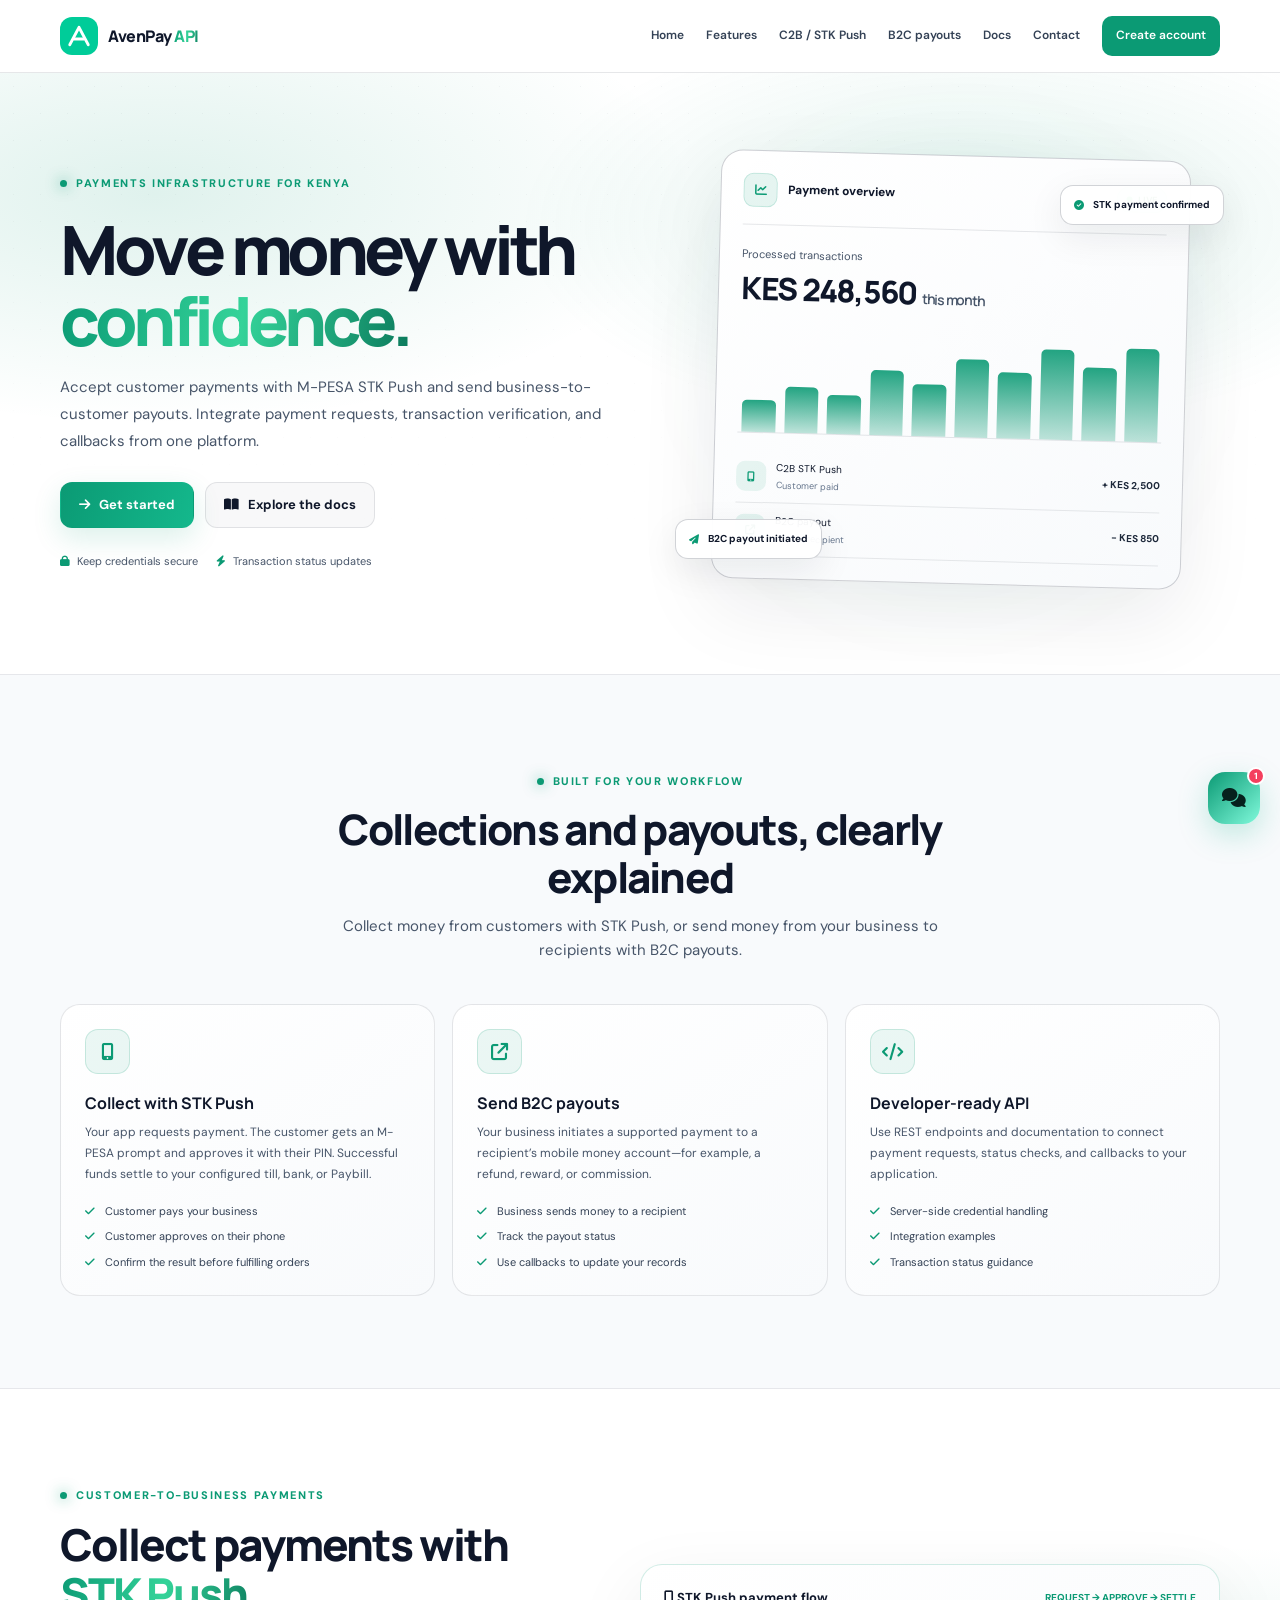
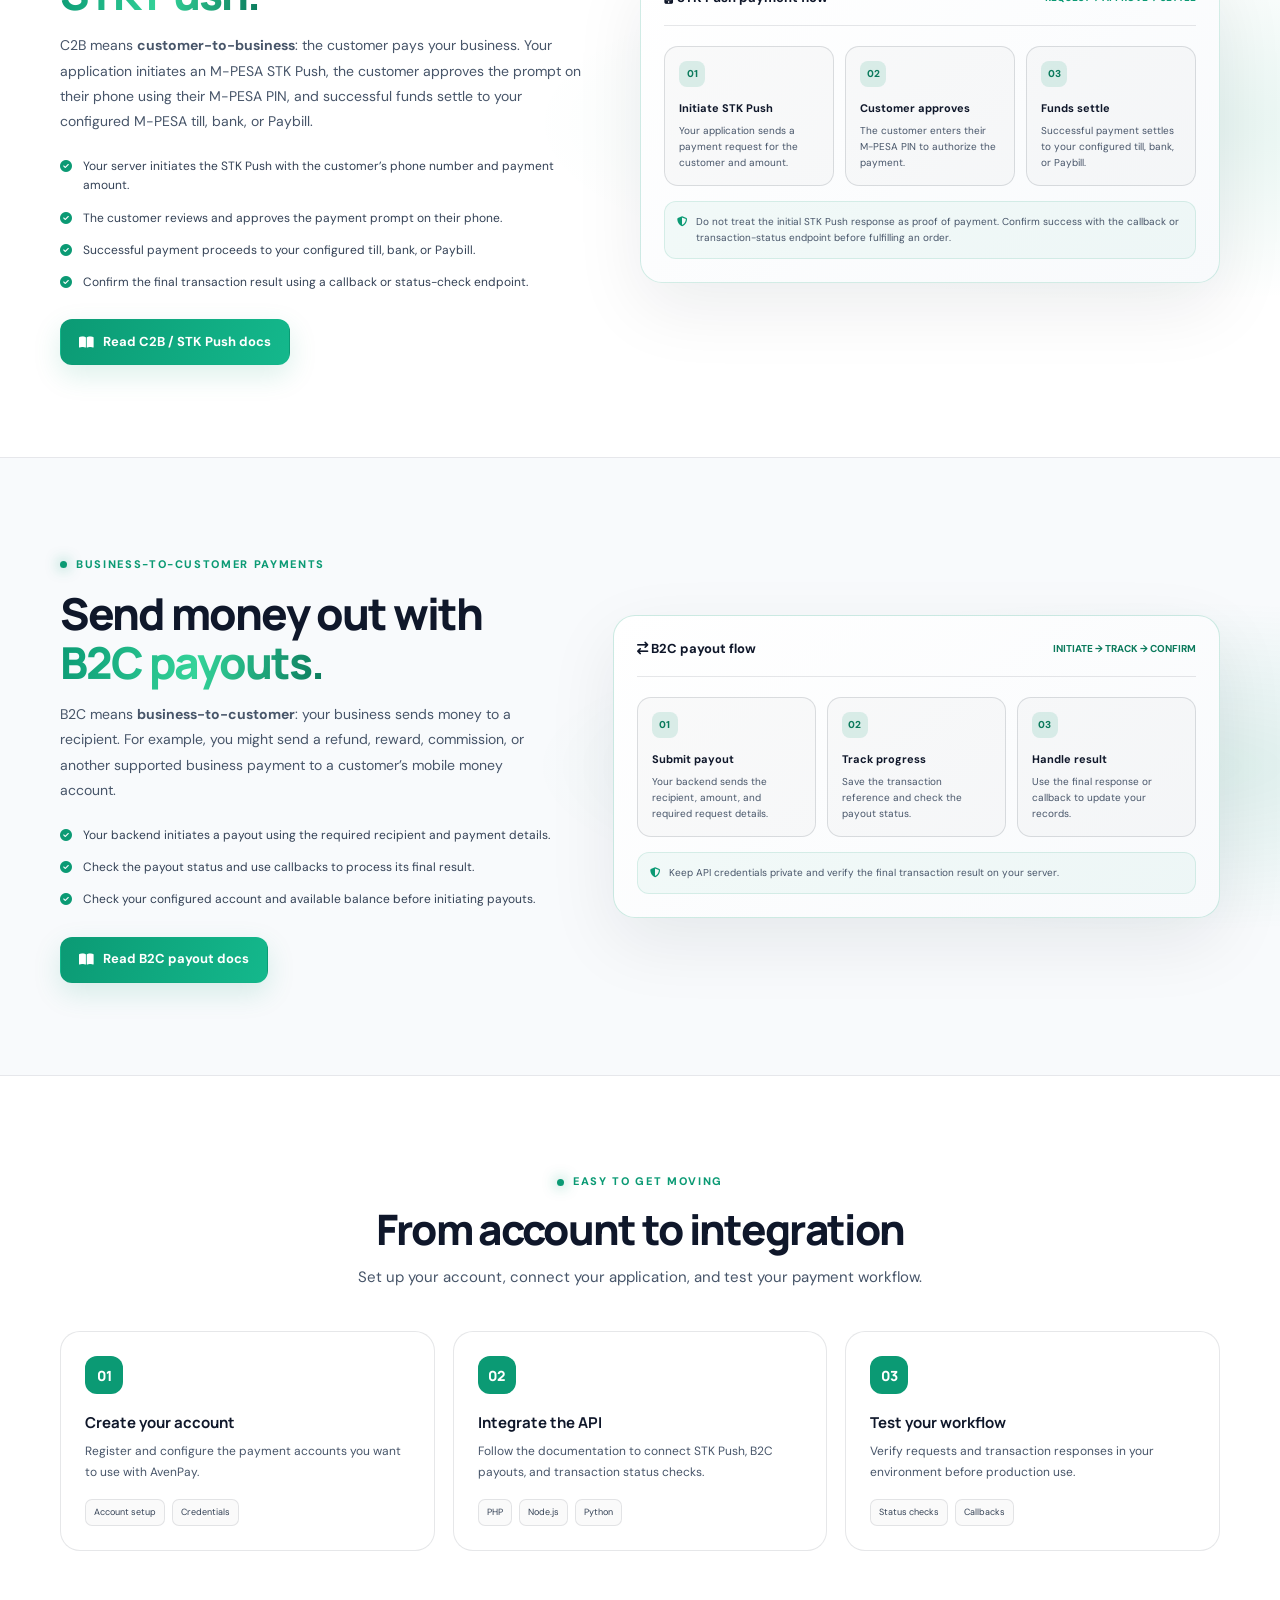
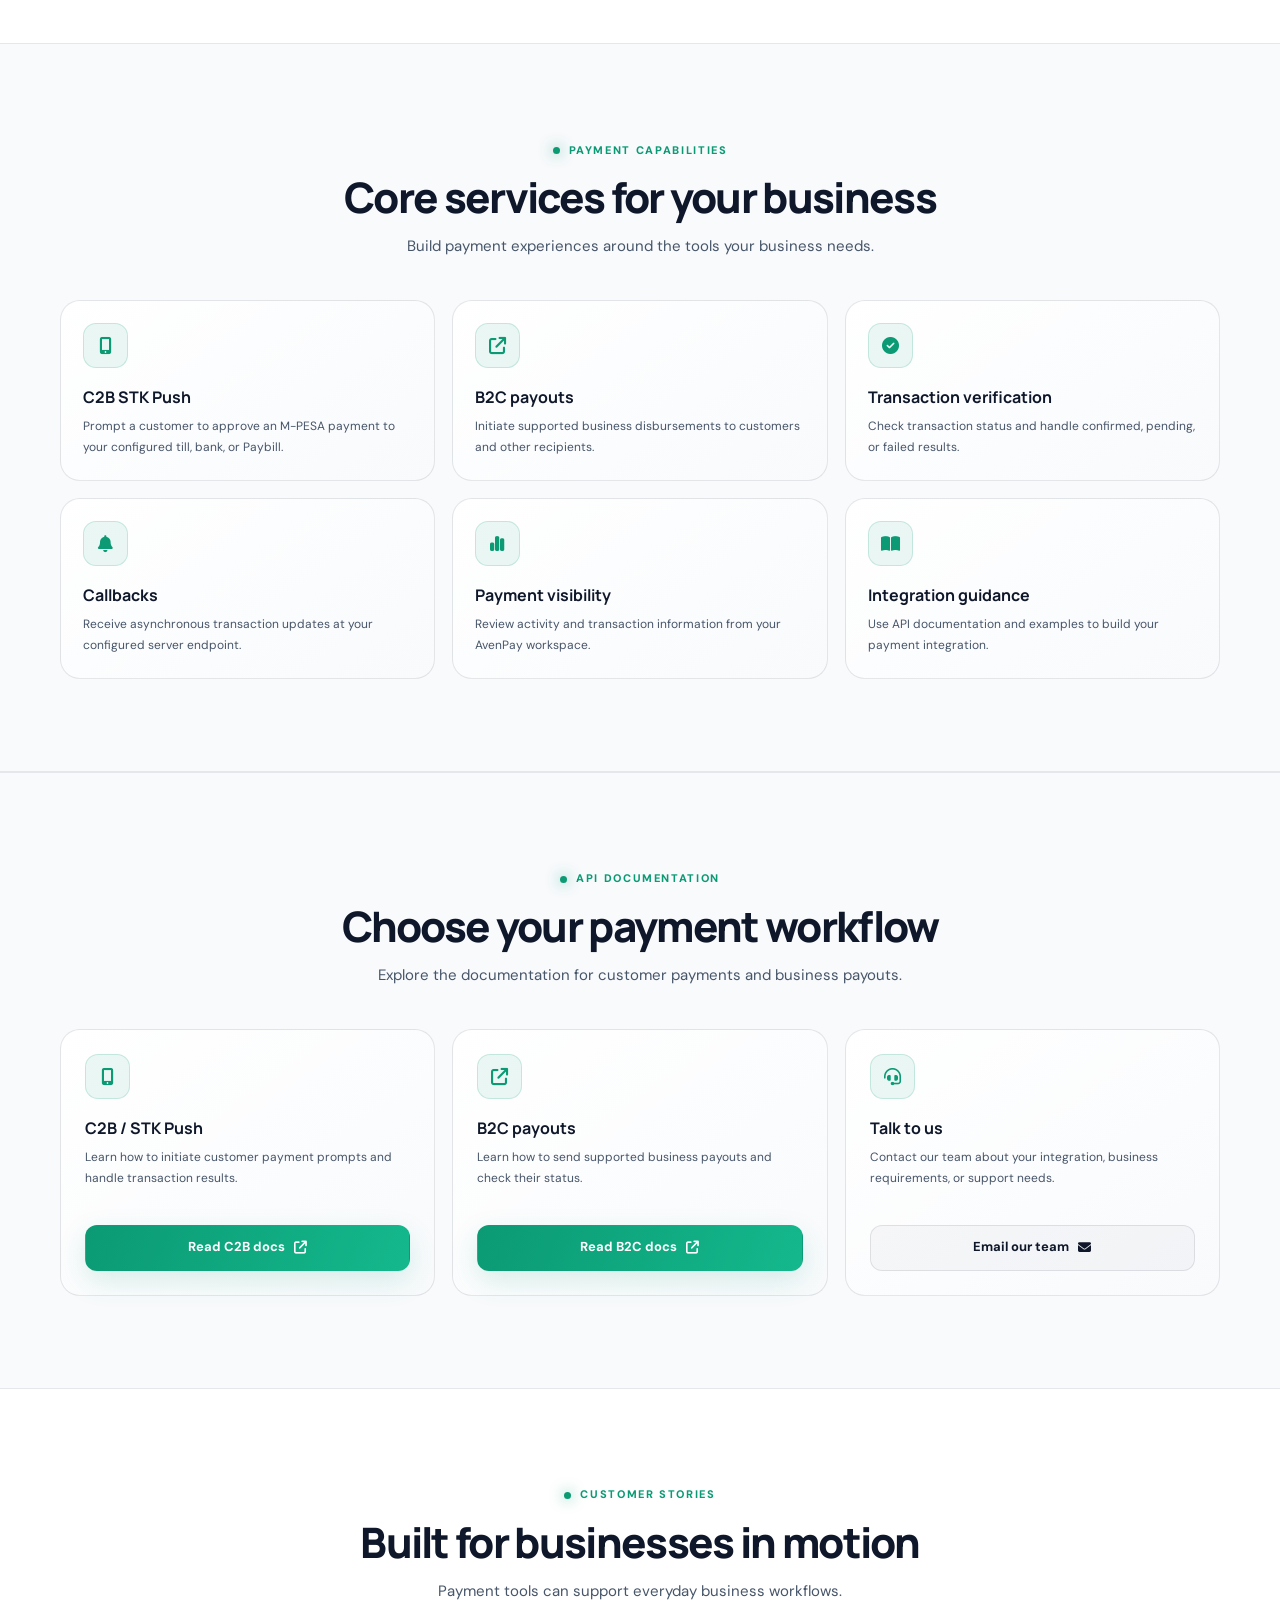
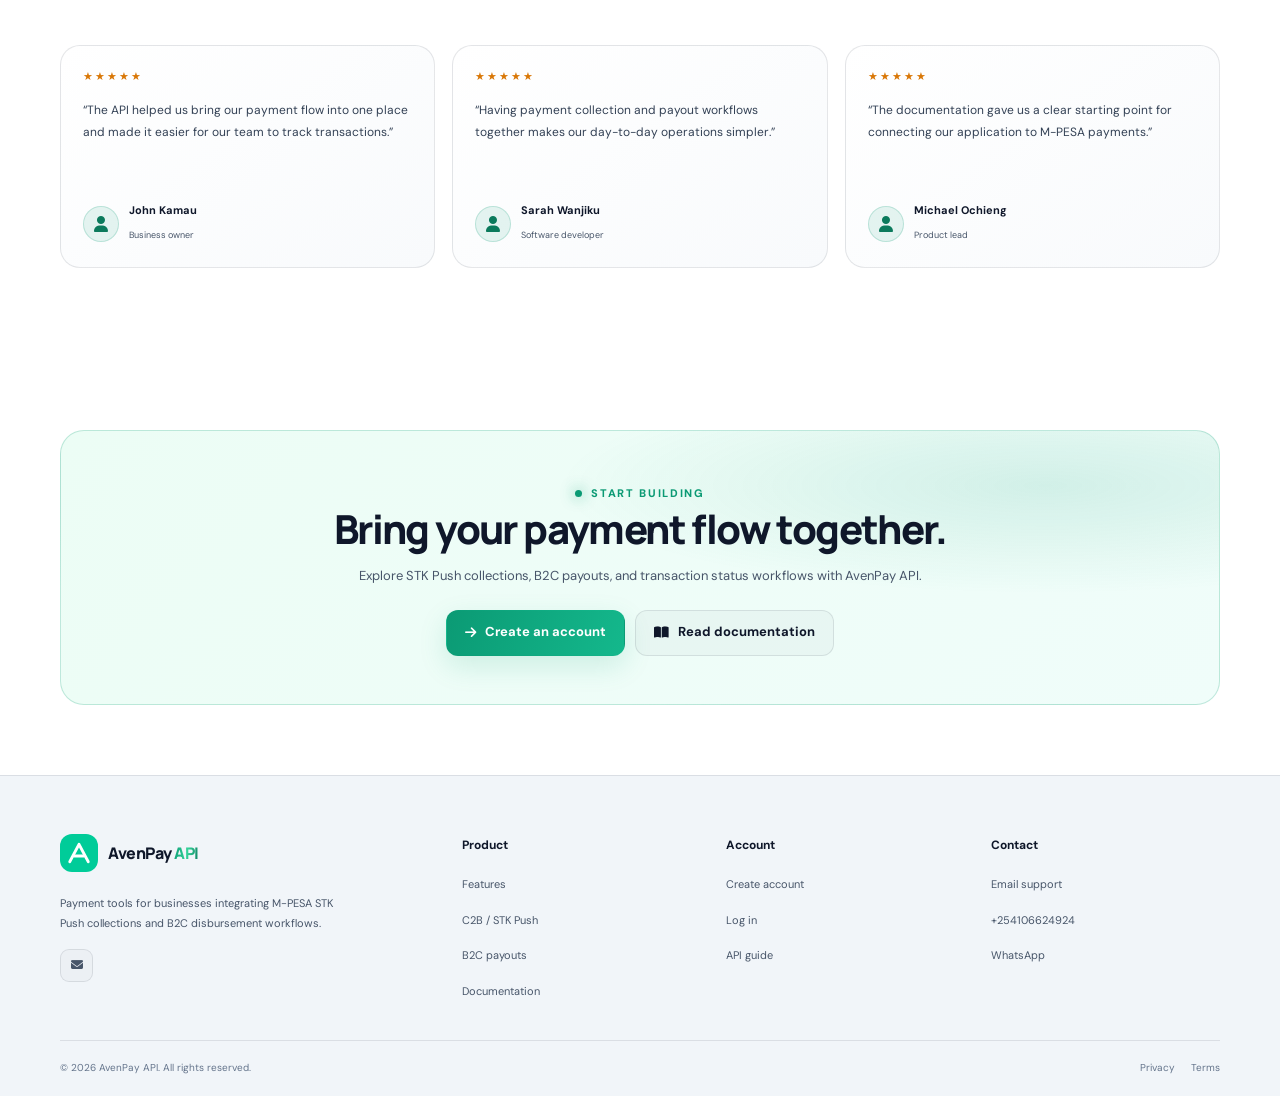
==== commit ac56eb82: "Apply requested AvenPay readability and support fixes" ====
--- a/index.html
+++ b/index.html
@@ -1769,7 +1769,7 @@
                         <div class="feature-icon"><i class="fa-solid fa-headset" aria-hidden="true"></i></div>
                         <h3>Talk to us</h3>
                         <p>Contact our team about your integration, business requirements, or support needs.</p>
-                        <a href="mailto:support@avenpay.co.ke" class="btn btn-secondary">Email our team <i class="fa-solid fa-envelope" aria-hidden="true"></i></a>
+                        <a href="mailto:avenpayenterprises@gmail.com" class="btn btn-secondary">Email our team <i class="fa-solid fa-envelope" aria-hidden="true"></i></a>
                     </article>
                 </div>
             </div>
@@ -1827,7 +1827,7 @@
                     </a>
                     <p class="footer-description">Payment tools for businesses integrating M-PESA STK Push collections and B2C disbursement workflows.</p>
                     <div class="social-links">
-                        <a href="mailto:support@avenpay.co.ke" class="social-link" aria-label="Email"><i class="fa-solid fa-envelope"></i></a>
+                        <a href="mailto:avenpayenterprises@gmail.com" class="social-link" aria-label="Email"><i class="fa-solid fa-envelope"></i></a>
                     </div>
                 </div>
 
@@ -1853,8 +1853,8 @@
                 <div class="footer-column">
                     <h3>Contact</h3>
                     <ul class="footer-links">
-                        <li><a href="mailto:support@avenpay.co.ke">Email support</a></li>
-                        <li><a href="tel:+254748600179">+254 748 600 179</a></li>
+                        <li><a href="mailto:avenpayenterprises@gmail.com">Email support</a></li>
+                        <li><a href="tel:+254106624924">+254106624924</a></li>
                         <li><a href="https://api.whatsapp.com/send?phone=254748600179" target="_blank" rel="noopener">WhatsApp</a></li>
                     </ul>
                 </div>
@@ -1905,8 +1905,8 @@
             </div>
 
             <div class="chat-contact" aria-label="Contact support">
-                <a href="mailto:support@avenpay.co.ke"><i class="fa-solid fa-envelope" aria-hidden="true"></i> Email</a>
-                <a href="tel:+254748600179"><i class="fa-solid fa-phone" aria-hidden="true"></i> Call</a>
+                <a href="mailto:avenpayenterprises@gmail.com"><i class="fa-solid fa-envelope" aria-hidden="true"></i> Email</a>
+                <a href="tel:+254106624924"><i class="fa-solid fa-phone" aria-hidden="true"></i> Call</a>
                 <a href="https://api.whatsapp.com/send?phone=254748600179" target="_blank" rel="noopener"><i class="fa-brands fa-whatsapp" aria-hidden="true"></i> WhatsApp</a>
             </div>
 
@@ -2110,7 +2110,7 @@
                     text.includes('whatsapp');
 
                 if (asksContact) {
-                    return 'You can contact our support team by email at support@avenpay.co.ke, by phone at +254 748 600 179, or on WhatsApp using the WhatsApp button below. For API questions, include a short description of your integration and any relevant transaction reference. Please do not send passwords, PINs, or secret API credentials.';
+                    return 'You can contact our support team by email at avenpayenterprises@gmail.com, by phone at +254106624924, or on WhatsApp using the WhatsApp button below. For API questions, include a short description of your integration and any relevant transaction reference. Please do not send passwords, PINs, or secret API credentials.';
                 }
 
                 if (
@@ -2150,10 +2150,10 @@
                 }
 
                 if (text.includes('price') || text.includes('pricing') || text.includes('quote')) {
-                    return 'For pricing or business questions, contact our team at support@avenpay.co.ke or call +254 748 600 179.';
+                    return 'For pricing or business questions, contact our team at avenpayenterprises@gmail.com or call +254106624924.';
                 }
 
-                return 'I can explain C2B/STK Push (a customer pays your business) or B2C (your business sends money to a recipient). Ask which one you’d like to learn about. You can also contact support by email at support@avenpay.co.ke, by phone at +254 748 600 179, or using the WhatsApp button below.';
+                return 'I can explain C2B/STK Push (a customer pays your business) or B2C (your business sends money to a recipient). Ask which one you’d like to learn about. You can also contact support by email at avenpayenterprises@gmail.com, by phone at +254106624924, or using the WhatsApp button below.';
             }
 
             function sendMessage(text) {
